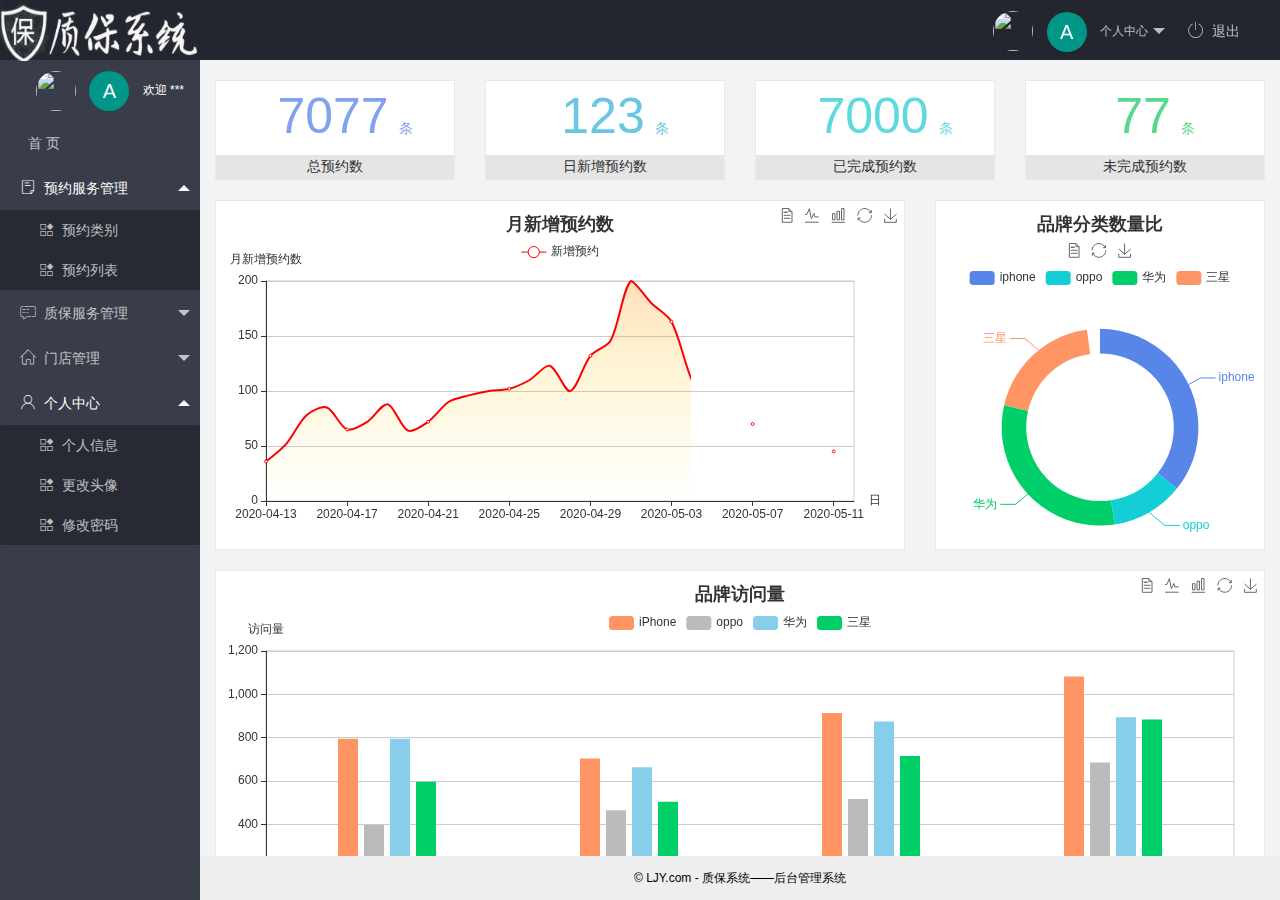
==== index.html @ 19d36352 "完成了主页功能" ====
<!DOCTYPE html>
<html lang="en">

<head>
    <meta charset="UTF-8" />
    <meta name="viewport" content="width=device-width, initial-scale=1.0" />
    <title>后台主页</title>
    <!-- 导入 layui 的样式表 -->
    <link rel="stylesheet" href="/assets/lib/layui/css/layui.css" />
    <link rel="stylesheet" href="/assets/fonts/iconfont.css" />
    <link rel="stylesheet" href="/assets/css/index.css">

</head>

<body class="layui-layout-body">
    <div class="layui-layout layui-layout-admin">
        <div class="layui-header">
            <div class="layui-logo">
                <img src="/assets/images/logo2.png" alt="" />
            </div>
            <!-- 头部区域（可配合layui已有的水平导航） -->
            <ul class="layui-nav layui-layout-right">
                <li class="layui-nav-item">
                    <a href="javascript:;" class="userinfo">
                        <img src="http://t.cn/RCzsdCq" class="layui-nav-img" />
                        <span class="text-avatar">A</span>
                        个人中心
                    </a>
                    <dl class="layui-nav-child">
                        <dd><a href="">基本资料</a></dd>
                        <dd><a href="">更换头像</a></dd>
                        <dd><a href="">重置密码</a></dd>
                    </dl>
                </li>
                <li class="layui-nav-item"><a href="javascript:;" id="btnLogout">
                        <span class="iconfont icon-tuichu"></span>退出</a></li>
            </ul>
        </div>

        <div class="layui-side layui-bg-black">
            <div class="layui-side-scroll">
                <div class="userinfo">
                    <img src="http://t.cn/RCzsdCq" class="layui-nav-img" />
                    <span class="text-avatar">A</span>
                    <span id="welcome">欢迎 ***</span>
                </div>
                <!-- 左侧导航区域（可配合layui已有的垂直导航） -->
                <ul class="layui-nav layui-nav-tree" lay-shrink="all">
                    <li class="layui-nav-item"><a href="/home/dashboard.html" target="fm"><span
                                class="iconfont layui-this"></span>首 页</a></li>
                    <li class="layui-nav-item layui-nav-itemed">
                        <a class="" href="javascript:;"><span class="iconfont icon-16"></span>预约服务管理</a>
                        <dl class="layui-nav-child">
                            <dd><a href="javascript:;"><i class="layui-icon layui-icon-app"></i>预约类别</a></dd>
                            <dd><a href="javascript:;"><i class="layui-icon layui-icon-app"></i>预约列表</a></dd>
                        </dl>
                    </li>
                    <li class="layui-nav-item">
                        <a href="javascript:;"><span class="iconfont icon-pinglun"></span>质保服务管理</a>
                        <dl class="layui-nav-child">
                            <dd><a href="javascript:;"><i class="layui-icon layui-icon-app"></i>质保服务类别</a></dd>
                            <dd><a href="javascript:;"><i class="layui-icon layui-icon-app"></i>质保服务列表</a></dd>
                            <dd><a href="javascript:;"><i class="layui-icon layui-icon-app"></i>添加质保服务</a></dd>
                        </dl>
                    </li>
                    <li class="layui-nav-item">
                        <a href="javascript:;"><span class="iconfont icon-home"></span>门店管理</a>
                        <dl class="layui-nav-child">
                            <dd><a href="javascript:;"><i class="layui-icon layui-icon-app"></i>质保服务类别</a></dd>
                            <dd><a href="javascript:;"><i class="layui-icon layui-icon-app"></i>质保服务列表</a></dd>
                            <dd><a href="javascript:;"><i class="layui-icon layui-icon-app"></i>添加门店</a></dd>
                        </dl>
                    </li>
                    <li class="layui-nav-item layui-nav-itemed">
                        <a class="" href="javascript:;"><span class="iconfont icon-user"></span>个人中心</a>
                        <dl class="layui-nav-child">
                            <dd><a href="javascript:;"><i class="layui-icon layui-icon-app"></i>个人信息</a></dd>
                            <dd><a href="javascript:;"><i class="layui-icon layui-icon-app"></i>更改头像</a></dd>
                            <dd><a href="javascript:;"><i class="layui-icon layui-icon-app"></i>修改密码</a></dd>
                        </dl>
                    </li>
                </ul>
            </div>
        </div>

        <div class="layui-body">
            <!-- 内容主体区域 -->
            <iframe name="fm" src="/home/dashboard.html" frameborder="0"></iframe>
        </div>

        <div class="layui-footer">
            <!-- 底部固定区域 -->
            © LJY.com - 质保系统——后台管理系统
        </div>
    </div>


    <script src="/assets/lib/layui/layui.all.js"></script>
    <!-- 导入 jQuery -->
    <script src="/assets/lib/jquery.js"></script>
    <!-- 导入自己封装的 baseAPI -->
    <script src="/assets/js/baseAPI.js"></script>
    <!-- 导入自己的 js 文件 -->
    <script src="/assets/js/index.js"></script>
</body>

</html>
---- assets/lib/layui/css/layui.css ----
/** layui-v2.5.5 MIT License By https://www.layui.com */
 .layui-inline,img{display:inline-block;vertical-align:middle}h1,h2,h3,h4,h5,h6{font-weight:400}.layui-edge,.layui-header,.layui-inline,.layui-main{position:relative}.layui-body,.layui-edge,.layui-elip{overflow:hidden}.layui-btn,.layui-edge,.layui-inline,img{vertical-align:middle}.layui-btn,.layui-disabled,.layui-icon,.layui-unselect{-moz-user-select:none;-webkit-user-select:none;-ms-user-select:none}.layui-elip,.layui-form-checkbox span,.layui-form-pane .layui-form-label{text-overflow:ellipsis;white-space:nowrap}.layui-breadcrumb,.layui-tree-btnGroup{visibility:hidden}blockquote,body,button,dd,div,dl,dt,form,h1,h2,h3,h4,h5,h6,input,li,ol,p,pre,td,textarea,th,ul{margin:0;padding:0;-webkit-tap-highlight-color:rgba(0,0,0,0)}a:active,a:hover{outline:0}img{border:none}li{list-style:none}table{border-collapse:collapse;border-spacing:0}h4,h5,h6{font-size:100%}button,input,optgroup,option,select,textarea{font-family:inherit;font-size:inherit;font-style:inherit;font-weight:inherit;outline:0}pre{white-space:pre-wrap;white-space:-moz-pre-wrap;white-space:-pre-wrap;white-space:-o-pre-wrap;word-wrap:break-word}body{line-height:24px;font:14px Helvetica Neue,Helvetica,PingFang SC,Tahoma,Arial,sans-serif}hr{height:1px;margin:10px 0;border:0;clear:both}a{color:#333;text-decoration:none}a:hover{color:#777}a cite{font-style:normal;*cursor:pointer}.layui-border-box,.layui-border-box *{box-sizing:border-box}.layui-box,.layui-box *{box-sizing:content-box}.layui-clear{clear:both;*zoom:1}.layui-clear:after{content:'\20';clear:both;*zoom:1;display:block;height:0}.layui-inline{*display:inline;*zoom:1}.layui-edge{display:inline-block;width:0;height:0;border-width:6px;border-style:dashed;border-color:transparent}.layui-edge-top{top:-4px;border-bottom-color:#999;border-bottom-style:solid}.layui-edge-right{border-left-color:#999;border-left-style:solid}.layui-edge-bottom{top:2px;border-top-color:#999;border-top-style:solid}.layui-edge-left{border-right-color:#999;border-right-style:solid}.layui-disabled,.layui-disabled:hover{color:#d2d2d2!important;cursor:not-allowed!important}.layui-circle{border-radius:100%}.layui-show{display:block!important}.layui-hide{display:none!important}@font-face{font-family:layui-icon;src:url(../font/iconfont.eot?v=250);src:url(../font/iconfont.eot?v=250#iefix) format('embedded-opentype'),url(../font/iconfont.woff2?v=250) format('woff2'),url(../font/iconfont.woff?v=250) format('woff'),url(../font/iconfont.ttf?v=250) format('truetype'),url(../font/iconfont.svg?v=250#layui-icon) format('svg')}.layui-icon{font-family:layui-icon!important;font-size:16px;font-style:normal;-webkit-font-smoothing:antialiased;-moz-osx-font-smoothing:grayscale}.layui-icon-reply-fill:before{content:"\e611"}.layui-icon-set-fill:before{content:"\e614"}.layui-icon-menu-fill:before{content:"\e60f"}.layui-icon-search:before{content:"\e615"}.layui-icon-share:before{content:"\e641"}.layui-icon-set-sm:before{content:"\e620"}.layui-icon-engine:before{content:"\e628"}.layui-icon-close:before{content:"\1006"}.layui-icon-close-fill:before{content:"\1007"}.layui-icon-chart-screen:before{content:"\e629"}.layui-icon-star:before{content:"\e600"}.layui-icon-circle-dot:before{content:"\e617"}.layui-icon-chat:before{content:"\e606"}.layui-icon-release:before{content:"\e609"}.layui-icon-list:before{content:"\e60a"}.layui-icon-chart:before{content:"\e62c"}.layui-icon-ok-circle:before{content:"\1005"}.layui-icon-layim-theme:before{content:"\e61b"}.layui-icon-table:before{content:"\e62d"}.layui-icon-right:before{content:"\e602"}.layui-icon-left:before{content:"\e603"}.layui-icon-cart-simple:before{content:"\e698"}.layui-icon-face-cry:before{content:"\e69c"}.layui-icon-face-smile:before{content:"\e6af"}.layui-icon-survey:before{content:"\e6b2"}.layui-icon-tree:before{content:"\e62e"}.layui-icon-upload-circle:before{content:"\e62f"}.layui-icon-add-circle:before{content:"\e61f"}.layui-icon-download-circle:before{content:"\e601"}.layui-icon-templeate-1:before{content:"\e630"}.layui-icon-util:before{content:"\e631"}.layui-icon-face-surprised:before{content:"\e664"}.layui-icon-edit:before{content:"\e642"}.layui-icon-speaker:before{content:"\e645"}.layui-icon-down:before{content:"\e61a"}.layui-icon-file:before{content:"\e621"}.layui-icon-layouts:before{content:"\e632"}.layui-icon-rate-half:before{content:"\e6c9"}.layui-icon-add-circle-fine:before{content:"\e608"}.layui-icon-prev-circle:before{content:"\e633"}.layui-icon-read:before{content:"\e705"}.layui-icon-404:before{content:"\e61c"}.layui-icon-carousel:before{content:"\e634"}.layui-icon-help:before{content:"\e607"}.layui-icon-code-circle:before{content:"\e635"}.layui-icon-water:before{content:"\e636"}.layui-icon-username:before{content:"\e66f"}.layui-icon-find-fill:before{content:"\e670"}.layui-icon-about:before{content:"\e60b"}.layui-icon-location:before{content:"\e715"}.layui-icon-up:before{content:"\e619"}.layui-icon-pause:before{content:"\e651"}.layui-icon-date:before{content:"\e637"}.layui-icon-layim-uploadfile:before{content:"\e61d"}.layui-icon-delete:before{content:"\e640"}.layui-icon-play:before{content:"\e652"}.layui-icon-top:before{content:"\e604"}.layui-icon-friends:before{content:"\e612"}.layui-icon-refresh-3:before{content:"\e9aa"}.layui-icon-ok:before{content:"\e605"}.layui-icon-layer:before{content:"\e638"}.layui-icon-face-smile-fine:before{content:"\e60c"}.layui-icon-dollar:before{content:"\e659"}.layui-icon-group:before{content:"\e613"}.layui-icon-layim-download:before{content:"\e61e"}.layui-icon-picture-fine:before{content:"\e60d"}.layui-icon-link:before{content:"\e64c"}.layui-icon-diamond:before{content:"\e735"}.layui-icon-log:before{content:"\e60e"}.layui-icon-rate-solid:before{content:"\e67a"}.layui-icon-fonts-del:before{content:"\e64f"}.layui-icon-unlink:before{content:"\e64d"}.layui-icon-fonts-clear:before{content:"\e639"}.layui-icon-triangle-r:before{content:"\e623"}.layui-icon-circle:before{content:"\e63f"}.layui-icon-radio:before{content:"\e643"}.layui-icon-align-center:before{content:"\e647"}.layui-icon-align-right:before{content:"\e648"}.layui-icon-align-left:before{content:"\e649"}.layui-icon-loading-1:before{content:"\e63e"}.layui-icon-return:before{content:"\e65c"}.layui-icon-fonts-strong:before{content:"\e62b"}.layui-icon-upload:before{content:"\e67c"}.layui-icon-dialogue:before{content:"\e63a"}.layui-icon-video:before{content:"\e6ed"}.layui-icon-headset:before{content:"\e6fc"}.layui-icon-cellphone-fine:before{content:"\e63b"}.layui-icon-add-1:before{content:"\e654"}.layui-icon-face-smile-b:before{content:"\e650"}.layui-icon-fonts-html:before{content:"\e64b"}.layui-icon-form:before{content:"\e63c"}.layui-icon-cart:before{content:"\e657"}.layui-icon-camera-fill:before{content:"\e65d"}.layui-icon-tabs:before{content:"\e62a"}.layui-icon-fonts-code:before{content:"\e64e"}.layui-icon-fire:before{content:"\e756"}.layui-icon-set:before{content:"\e716"}.layui-icon-fonts-u:before{content:"\e646"}.layui-icon-triangle-d:before{content:"\e625"}.layui-icon-tips:before{content:"\e702"}.layui-icon-picture:before{content:"\e64a"}.layui-icon-more-vertical:before{content:"\e671"}.layui-icon-flag:before{content:"\e66c"}.layui-icon-loading:before{content:"\e63d"}.layui-icon-fonts-i:before{content:"\e644"}.layui-icon-refresh-1:before{content:"\e666"}.layui-icon-rmb:before{content:"\e65e"}.layui-icon-home:before{content:"\e68e"}.layui-icon-user:before{content:"\e770"}.layui-icon-notice:before{content:"\e667"}.layui-icon-login-weibo:before{content:"\e675"}.layui-icon-voice:before{content:"\e688"}.layui-icon-upload-drag:before{content:"\e681"}.layui-icon-login-qq:before{content:"\e676"}.layui-icon-snowflake:before{content:"\e6b1"}.layui-icon-file-b:before{content:"\e655"}.layui-icon-template:before{content:"\e663"}.layui-icon-auz:before{content:"\e672"}.layui-icon-console:before{content:"\e665"}.layui-icon-app:before{content:"\e653"}.layui-icon-prev:before{content:"\e65a"}.layui-icon-website:before{content:"\e7ae"}.layui-icon-next:before{content:"\e65b"}.layui-icon-component:before{content:"\e857"}.layui-icon-more:before{content:"\e65f"}.layui-icon-login-wechat:before{content:"\e677"}.layui-icon-shrink-right:before{content:"\e668"}.layui-icon-spread-left:before{content:"\e66b"}.layui-icon-camera:before{content:"\e660"}.layui-icon-note:before{content:"\e66e"}.layui-icon-refresh:before{content:"\e669"}.layui-icon-female:before{content:"\e661"}.layui-icon-male:before{content:"\e662"}.layui-icon-password:before{content:"\e673"}.layui-icon-senior:before{content:"\e674"}.layui-icon-theme:before{content:"\e66a"}.layui-icon-tread:before{content:"\e6c5"}.layui-icon-praise:before{content:"\e6c6"}.layui-icon-star-fill:before{content:"\e658"}.layui-icon-rate:before{content:"\e67b"}.layui-icon-template-1:before{content:"\e656"}.layui-icon-vercode:before{content:"\e679"}.layui-icon-cellphone:before{content:"\e678"}.layui-icon-screen-full:before{content:"\e622"}.layui-icon-screen-restore:before{content:"\e758"}.layui-icon-cols:before{content:"\e610"}.layui-icon-export:before{content:"\e67d"}.layui-icon-print:before{content:"\e66d"}.layui-icon-slider:before{content:"\e714"}.layui-icon-addition:before{content:"\e624"}.layui-icon-subtraction:before{content:"\e67e"}.layui-icon-service:before{content:"\e626"}.layui-icon-transfer:before{content:"\e691"}.layui-main{width:1140px;margin:0 auto}.layui-header{z-index:1000;height:60px}.layui-header a:hover{transition:all .5s;-webkit-transition:all .5s}.layui-side{position:fixed;left:0;top:0;bottom:0;z-index:999;width:200px;overflow-x:hidden}.layui-side-scroll{position:relative;width:220px;height:100%;overflow-x:hidden}.layui-body{position:absolute;left:200px;right:0;top:0;bottom:0;z-index:998;width:auto;overflow-y:auto;box-sizing:border-box}.layui-layout-body{overflow:hidden}.layui-layout-admin .layui-header{background-color:#23262E}.layui-layout-admin .layui-side{top:60px;width:200px;overflow-x:hidden}.layui-layout-admin .layui-body{position:fixed;top:60px;bottom:44px}.layui-layout-admin .layui-main{width:auto;margin:0 15px}.layui-layout-admin .layui-footer{position:fixed;left:200px;right:0;bottom:0;height:44px;line-height:44px;padding:0 15px;background-color:#eee}.layui-layout-admin .layui-logo{position:absolute;left:0;top:0;width:200px;height:100%;line-height:60px;text-align:center;color:#009688;font-size:16px}.layui-layout-admin .layui-header .layui-nav{background:0 0}.layui-layout-left{position:absolute!important;left:200px;top:0}.layui-layout-right{position:absolute!important;right:0;top:0}.layui-container{position:relative;margin:0 auto;padding:0 15px;box-sizing:border-box}.layui-fluid{position:relative;margin:0 auto;padding:0 15px}.layui-row:after,.layui-row:before{content:'';display:block;clear:both}.layui-col-lg1,.layui-col-lg10,.layui-col-lg11,.layui-col-lg12,.layui-col-lg2,.layui-col-lg3,.layui-col-lg4,.layui-col-lg5,.layui-col-lg6,.layui-col-lg7,.layui-col-lg8,.layui-col-lg9,.layui-col-md1,.layui-col-md10,.layui-col-md11,.layui-col-md12,.layui-col-md2,.layui-col-md3,.layui-col-md4,.layui-col-md5,.layui-col-md6,.layui-col-md7,.layui-col-md8,.layui-col-md9,.layui-col-sm1,.layui-col-sm10,.layui-col-sm11,.layui-col-sm12,.layui-col-sm2,.layui-col-sm3,.layui-col-sm4,.layui-col-sm5,.layui-col-sm6,.layui-col-sm7,.layui-col-sm8,.layui-col-sm9,.layui-col-xs1,.layui-col-xs10,.layui-col-xs11,.layui-col-xs12,.layui-col-xs2,.layui-col-xs3,.layui-col-xs4,.layui-col-xs5,.layui-col-xs6,.layui-col-xs7,.layui-col-xs8,.layui-col-xs9{position:relative;display:block;box-sizing:border-box}.layui-col-xs1,.layui-col-xs10,.layui-col-xs11,.layui-col-xs12,.layui-col-xs2,.layui-col-xs3,.layui-col-xs4,.layui-col-xs5,.layui-col-xs6,.layui-col-xs7,.layui-col-xs8,.layui-col-xs9{float:left}.layui-col-xs1{width:8.33333333%}.layui-col-xs2{width:16.66666667%}.layui-col-xs3{width:25%}.layui-col-xs4{width:33.33333333%}.layui-col-xs5{width:41.66666667%}.layui-col-xs6{width:50%}.layui-col-xs7{width:58.33333333%}.layui-col-xs8{width:66.66666667%}.layui-col-xs9{width:75%}.layui-col-xs10{width:83.33333333%}.layui-col-xs11{width:91.66666667%}.layui-col-xs12{width:100%}.layui-col-xs-offset1{margin-left:8.33333333%}.layui-col-xs-offset2{margin-left:16.66666667%}.layui-col-xs-offset3{margin-left:25%}.layui-col-xs-offset4{margin-left:33.33333333%}.layui-col-xs-offset5{margin-left:41.66666667%}.layui-col-xs-offset6{margin-left:50%}.layui-col-xs-offset7{margin-left:58.33333333%}.layui-col-xs-offset8{margin-left:66.66666667%}.layui-col-xs-offset9{margin-left:75%}.layui-col-xs-offset10{margin-left:83.33333333%}.layui-col-xs-offset11{margin-left:91.66666667%}.layui-col-xs-offset12{margin-left:100%}@media screen and (max-width:768px){.layui-hide-xs{display:none!important}.layui-show-xs-block{display:block!important}.layui-show-xs-inline{display:inline!important}.layui-show-xs-inline-block{display:inline-block!important}}@media screen and (min-width:768px){.layui-container{width:750px}.layui-hide-sm{display:none!important}.layui-show-sm-block{display:block!important}.layui-show-sm-inline{display:inline!important}.layui-show-sm-inline-block{display:inline-block!important}.layui-col-sm1,.layui-col-sm10,.layui-col-sm11,.layui-col-sm12,.layui-col-sm2,.layui-col-sm3,.layui-col-sm4,.layui-col-sm5,.layui-col-sm6,.layui-col-sm7,.layui-col-sm8,.layui-col-sm9{float:left}.layui-col-sm1{width:8.33333333%}.layui-col-sm2{width:16.66666667%}.layui-col-sm3{width:25%}.layui-col-sm4{width:33.33333333%}.layui-col-sm5{width:41.66666667%}.layui-col-sm6{width:50%}.layui-col-sm7{width:58.33333333%}.layui-col-sm8{width:66.66666667%}.layui-col-sm9{width:75%}.layui-col-sm10{width:83.33333333%}.layui-col-sm11{width:91.66666667%}.layui-col-sm12{width:100%}.layui-col-sm-offset1{margin-left:8.33333333%}.layui-col-sm-offset2{margin-left:16.66666667%}.layui-col-sm-offset3{margin-left:25%}.layui-col-sm-offset4{margin-left:33.33333333%}.layui-col-sm-offset5{margin-left:41.66666667%}.layui-col-sm-offset6{margin-left:50%}.layui-col-sm-offset7{margin-left:58.33333333%}.layui-col-sm-offset8{margin-left:66.66666667%}.layui-col-sm-offset9{margin-left:75%}.layui-col-sm-offset10{margin-left:83.33333333%}.layui-col-sm-offset11{margin-left:91.66666667%}.layui-col-sm-offset12{margin-left:100%}}@media screen and (min-width:992px){.layui-container{width:970px}.layui-hide-md{display:none!important}.layui-show-md-block{display:block!important}.layui-show-md-inline{display:inline!important}.layui-show-md-inline-block{display:inline-block!important}.layui-col-md1,.layui-col-md10,.layui-col-md11,.layui-col-md12,.layui-col-md2,.layui-col-md3,.layui-col-md4,.layui-col-md5,.layui-col-md6,.layui-col-md7,.layui-col-md8,.layui-col-md9{float:left}.layui-col-md1{width:8.33333333%}.layui-col-md2{width:16.66666667%}.layui-col-md3{width:25%}.layui-col-md4{width:33.33333333%}.layui-col-md5{width:41.66666667%}.layui-col-md6{width:50%}.layui-col-md7{width:58.33333333%}.layui-col-md8{width:66.66666667%}.layui-col-md9{width:75%}.layui-col-md10{width:83.33333333%}.layui-col-md11{width:91.66666667%}.layui-col-md12{width:100%}.layui-col-md-offset1{margin-left:8.33333333%}.layui-col-md-offset2{margin-left:16.66666667%}.layui-col-md-offset3{margin-left:25%}.layui-col-md-offset4{margin-left:33.33333333%}.layui-col-md-offset5{margin-left:41.66666667%}.layui-col-md-offset6{margin-left:50%}.layui-col-md-offset7{margin-left:58.33333333%}.layui-col-md-offset8{margin-left:66.66666667%}.layui-col-md-offset9{margin-left:75%}.layui-col-md-offset10{margin-left:83.33333333%}.layui-col-md-offset11{margin-left:91.66666667%}.layui-col-md-offset12{margin-left:100%}}@media screen and (min-width:1200px){.layui-container{width:1170px}.layui-hide-lg{display:none!important}.layui-show-lg-block{display:block!important}.layui-show-lg-inline{display:inline!important}.layui-show-lg-inline-block{display:inline-block!important}.layui-col-lg1,.layui-col-lg10,.layui-col-lg11,.layui-col-lg12,.layui-col-lg2,.layui-col-lg3,.layui-col-lg4,.layui-col-lg5,.layui-col-lg6,.layui-col-lg7,.layui-col-lg8,.layui-col-lg9{float:left}.layui-col-lg1{width:8.33333333%}.layui-col-lg2{width:16.66666667%}.layui-col-lg3{width:25%}.layui-col-lg4{width:33.33333333%}.layui-col-lg5{width:41.66666667%}.layui-col-lg6{width:50%}.layui-col-lg7{width:58.33333333%}.layui-col-lg8{width:66.66666667%}.layui-col-lg9{width:75%}.layui-col-lg10{width:83.33333333%}.layui-col-lg11{width:91.66666667%}.layui-col-lg12{width:100%}.layui-col-lg-offset1{margin-left:8.33333333%}.layui-col-lg-offset2{margin-left:16.66666667%}.layui-col-lg-offset3{margin-left:25%}.layui-col-lg-offset4{margin-left:33.33333333%}.layui-col-lg-offset5{margin-left:41.66666667%}.layui-col-lg-offset6{margin-left:50%}.layui-col-lg-offset7{margin-left:58.33333333%}.layui-col-lg-offset8{margin-left:66.66666667%}.layui-col-lg-offset9{margin-left:75%}.layui-col-lg-offset10{margin-left:83.33333333%}.layui-col-lg-offset11{margin-left:91.66666667%}.layui-col-lg-offset12{margin-left:100%}}.layui-col-space1{margin:-.5px}.layui-col-space1>*{padding:.5px}.layui-col-space3{margin:-1.5px}.layui-col-space3>*{padding:1.5px}.layui-col-space5{margin:-2.5px}.layui-col-space5>*{padding:2.5px}.layui-col-space8{margin:-3.5px}.layui-col-space8>*{padding:3.5px}.layui-col-space10{margin:-5px}.layui-col-space10>*{padding:5px}.layui-col-space12{margin:-6px}.layui-col-space12>*{padding:6px}.layui-col-space15{margin:-7.5px}.layui-col-space15>*{padding:7.5px}.layui-col-space18{margin:-9px}.layui-col-space18>*{padding:9px}.layui-col-space20{margin:-10px}.layui-col-space20>*{padding:10px}.layui-col-space22{margin:-11px}.layui-col-space22>*{padding:11px}.layui-col-space25{margin:-12.5px}.layui-col-space25>*{padding:12.5px}.layui-col-space30{margin:-15px}.layui-col-space30>*{padding:15px}.layui-btn,.layui-input,.layui-select,.layui-textarea,.layui-upload-button{outline:0;-webkit-appearance:none;transition:all .3s;-webkit-transition:all .3s;box-sizing:border-box}.layui-elem-quote{margin-bottom:10px;padding:15px;line-height:22px;border-left:5px solid #009688;border-radius:0 2px 2px 0;background-color:#f2f2f2}.layui-quote-nm{border-style:solid;border-width:1px 1px 1px 5px;background:0 0}.layui-elem-field{margin-bottom:10px;padding:0;border-width:1px;border-style:solid}.layui-elem-field legend{margin-left:20px;padding:0 10px;font-size:20px;font-weight:300}.layui-field-title{margin:10px 0 20px;border-width:1px 0 0}.layui-field-box{padding:10px 15px}.layui-field-title .layui-field-box{padding:10px 0}.layui-progress{position:relative;height:6px;border-radius:20px;background-color:#e2e2e2}.layui-progress-bar{position:absolute;left:0;top:0;width:0;max-width:100%;height:6px;border-radius:20px;text-align:right;background-color:#5FB878;transition:all .3s;-webkit-transition:all .3s}.layui-progress-big,.layui-progress-big .layui-progress-bar{height:18px;line-height:18px}.layui-progress-text{position:relative;top:-20px;line-height:18px;font-size:12px;color:#666}.layui-progress-big .layui-progress-text{position:static;padding:0 10px;color:#fff}.layui-collapse{border-width:1px;border-style:solid;border-radius:2px}.layui-colla-content,.layui-colla-item{border-top-width:1px;border-top-style:solid}.layui-colla-item:first-child{border-top:none}.layui-colla-title{position:relative;height:42px;line-height:42px;padding:0 15px 0 35px;color:#333;background-color:#f2f2f2;cursor:pointer;font-size:14px;overflow:hidden}.layui-colla-content{display:none;padding:10px 15px;line-height:22px;color:#666}.layui-colla-icon{position:absolute;left:15px;top:0;font-size:14px}.layui-card{margin-bottom:15px;border-radius:2px;background-color:#fff;box-shadow:0 1px 2px 0 rgba(0,0,0,.05)}.layui-card:last-child{margin-bottom:0}.layui-card-header{position:relative;height:42px;line-height:42px;padding:0 15px;border-bottom:1px solid #f6f6f6;color:#333;border-radius:2px 2px 0 0;font-size:14px}.layui-bg-black,.layui-bg-blue,.layui-bg-cyan,.layui-bg-green,.layui-bg-orange,.layui-bg-red{color:#fff!important}.layui-card-body{position:relative;padding:10px 15px;line-height:24px}.layui-card-body[pad15]{padding:15px}.layui-card-body[pad20]{padding:20px}.layui-card-body .layui-table{margin:5px 0}.layui-card .layui-tab{margin:0}.layui-panel-window{position:relative;padding:15px;border-radius:0;border-top:5px solid #E6E6E6;background-color:#fff}.layui-auxiliar-moving{position:fixed;left:0;right:0;top:0;bottom:0;width:100%;height:100%;background:0 0;z-index:9999999999}.layui-form-label,.layui-form-mid,.layui-form-select,.layui-input-block,.layui-input-inline,.layui-textarea{position:relative}.layui-bg-red{background-color:#FF5722!important}.layui-bg-orange{background-color:#FFB800!important}.layui-bg-green{background-color:#009688!important}.layui-bg-cyan{background-color:#2F4056!important}.layui-bg-blue{background-color:#1E9FFF!important}.layui-bg-black{background-color:#393D49!important}.layui-bg-gray{background-color:#eee!important;color:#666!important}.layui-badge-rim,.layui-colla-content,.layui-colla-item,.layui-collapse,.layui-elem-field,.layui-form-pane .layui-form-item[pane],.layui-form-pane .layui-form-label,.layui-input,.layui-layedit,.layui-layedit-tool,.layui-quote-nm,.layui-select,.layui-tab-bar,.layui-tab-card,.layui-tab-title,.layui-tab-title .layui-this:after,.layui-textarea{border-color:#e6e6e6}.layui-timeline-item:before,hr{background-color:#e6e6e6}.layui-text{line-height:22px;font-size:14px;color:#666}.layui-text h1,.layui-text h2,.layui-text h3{font-weight:500;color:#333}.layui-text h1{font-size:30px}.layui-text h2{font-size:24px}.layui-text h3{font-size:18px}.layui-text a:not(.layui-btn){color:#01AAED}.layui-text a:not(.layui-btn):hover{text-decoration:underline}.layui-text ul{padding:5px 0 5px 15px}.layui-text ul li{margin-top:5px;list-style-type:disc}.layui-text em,.layui-word-aux{color:#999!important;padding:0 5px!important}.layui-btn{display:inline-block;height:38px;line-height:38px;padding:0 18px;background-color:#009688;color:#fff;white-space:nowrap;text-align:center;font-size:14px;border:none;border-radius:2px;cursor:pointer}.layui-btn:hover{opacity:.8;filter:alpha(opacity=80);color:#fff}.layui-btn:active{opacity:1;filter:alpha(opacity=100)}.layui-btn+.layui-btn{margin-left:10px}.layui-btn-container{font-size:0}.layui-btn-container .layui-btn{margin-right:10px;margin-bottom:10px}.layui-btn-container .layui-btn+.layui-btn{margin-left:0}.layui-table .layui-btn-container .layui-btn{margin-bottom:9px}.layui-btn-radius{border-radius:100px}.layui-btn .layui-icon{margin-right:3px;font-size:18px;vertical-align:bottom;vertical-align:middle\9}.layui-btn-primary{border:1px solid #C9C9C9;background-color:#fff;color:#555}.layui-btn-primary:hover{border-color:#009688;color:#333}.layui-btn-normal{background-color:#1E9FFF}.layui-btn-warm{background-color:#FFB800}.layui-btn-danger{background-color:#FF5722}.layui-btn-checked{background-color:#5FB878}.layui-btn-disabled,.layui-btn-disabled:active,.layui-btn-disabled:hover{border:1px solid #e6e6e6;background-color:#FBFBFB;color:#C9C9C9;cursor:not-allowed;opacity:1}.layui-btn-lg{height:44px;line-height:44px;padding:0 25px;font-size:16px}.layui-btn-sm{height:30px;line-height:30px;padding:0 10px;font-size:12px}.layui-btn-sm i{font-size:16px!important}.layui-btn-xs{height:22px;line-height:22px;padding:0 5px;font-size:12px}.layui-btn-xs i{font-size:14px!important}.layui-btn-group{display:inline-block;vertical-align:middle;font-size:0}.layui-btn-group .layui-btn{margin-left:0!important;margin-right:0!important;border-left:1px solid rgba(255,255,255,.5);border-radius:0}.layui-btn-group .layui-btn-primary{border-left:none}.layui-btn-group .layui-btn-primary:hover{border-color:#C9C9C9;color:#009688}.layui-btn-group .layui-btn:first-child{border-left:none;border-radius:2px 0 0 2px}.layui-btn-group .layui-btn-primary:first-child{border-left:1px solid #c9c9c9}.layui-btn-group .layui-btn:last-child{border-radius:0 2px 2px 0}.layui-btn-group .layui-btn+.layui-btn{margin-left:0}.layui-btn-group+.layui-btn-group{margin-left:10px}.layui-btn-fluid{width:100%}.layui-input,.layui-select,.layui-textarea{height:38px;line-height:1.3;line-height:38px\9;border-width:1px;border-style:solid;background-color:#fff;border-radius:2px}.layui-input::-webkit-input-placeholder,.layui-select::-webkit-input-placeholder,.layui-textarea::-webkit-input-placeholder{line-height:1.3}.layui-input,.layui-textarea{display:block;width:100%;padding-left:10px}.layui-input:hover,.layui-textarea:hover{border-color:#D2D2D2!important}.layui-input:focus,.layui-textarea:focus{border-color:#C9C9C9!important}.layui-textarea{min-height:100px;height:auto;line-height:20px;padding:6px 10px;resize:vertical}.layui-select{padding:0 10px}.layui-form input[type=checkbox],.layui-form input[type=radio],.layui-form select{display:none}.layui-form [lay-ignore]{display:initial}.layui-form-item{margin-bottom:15px;clear:both;*zoom:1}.layui-form-item:after{content:'\20';clear:both;*zoom:1;display:block;height:0}.layui-form-label{float:left;display:block;padding:9px 15px;width:80px;font-weight:400;line-height:20px;text-align:right}.layui-form-label-col{display:block;float:none;padding:9px 0;line-height:20px;text-align:left}.layui-form-item .layui-inline{margin-bottom:5px;margin-right:10px}.layui-input-block{margin-left:110px;min-height:36px}.layui-input-inline{display:inline-block;vertical-align:middle}.layui-form-item .layui-input-inline{float:left;width:190px;margin-right:10px}.layui-form-text .layui-input-inline{width:auto}.layui-form-mid{float:left;display:block;padding:9px 0!important;line-height:20px;margin-right:10px}.layui-form-danger+.layui-form-select .layui-input,.layui-form-danger:focus{border-color:#FF5722!important}.layui-form-select .layui-input{padding-right:30px;cursor:pointer}.layui-form-select .layui-edge{position:absolute;right:10px;top:50%;margin-top:-3px;cursor:pointer;border-width:6px;border-top-color:#c2c2c2;border-top-style:solid;transition:all .3s;-webkit-transition:all .3s}.layui-form-select dl{display:none;position:absolute;left:0;top:42px;padding:5px 0;z-index:899;min-width:100%;border:1px solid #d2d2d2;max-height:300px;overflow-y:auto;background-color:#fff;border-radius:2px;box-shadow:0 2px 4px rgba(0,0,0,.12);box-sizing:border-box}.layui-form-select dl dd,.layui-form-select dl dt{padding:0 10px;line-height:36px;white-space:nowrap;overflow:hidden;text-overflow:ellipsis}.layui-form-select dl dt{font-size:12px;color:#999}.layui-form-select dl dd{cursor:pointer}.layui-form-select dl dd:hover{background-color:#f2f2f2;-webkit-transition:.5s all;transition:.5s all}.layui-form-select .layui-select-group dd{padding-left:20px}.layui-form-select dl dd.layui-select-tips{padding-left:10px!important;color:#999}.layui-form-select dl dd.layui-this{background-color:#5FB878;color:#fff}.layui-form-checkbox,.layui-form-select dl dd.layui-disabled{background-color:#fff}.layui-form-selected dl{display:block}.layui-form-checkbox,.layui-form-checkbox *,.layui-form-switch{display:inline-block;vertical-align:middle}.layui-form-selected .layui-edge{margin-top:-9px;-webkit-transform:rotate(180deg);transform:rotate(180deg);margin-top:-3px\9}:root .layui-form-selected .layui-edge{margin-top:-9px\0/IE9}.layui-form-selectup dl{top:auto;bottom:42px}.layui-select-none{margin:5px 0;text-align:center;color:#999}.layui-select-disabled .layui-disabled{border-color:#eee!important}.layui-select-disabled .layui-edge{border-top-color:#d2d2d2}.layui-form-checkbox{position:relative;height:30px;line-height:30px;margin-right:10px;padding-right:30px;cursor:pointer;font-size:0;-webkit-transition:.1s linear;transition:.1s linear;box-sizing:border-box}.layui-form-checkbox span{padding:0 10px;height:100%;font-size:14px;border-radius:2px 0 0 2px;background-color:#d2d2d2;color:#fff;overflow:hidden}.layui-form-checkbox:hover span{background-color:#c2c2c2}.layui-form-checkbox i{position:absolute;right:0;top:0;width:30px;height:28px;border:1px solid #d2d2d2;border-left:none;border-radius:0 2px 2px 0;color:#fff;font-size:20px;text-align:center}.layui-form-checkbox:hover i{border-color:#c2c2c2;color:#c2c2c2}.layui-form-checked,.layui-form-checked:hover{border-color:#5FB878}.layui-form-checked span,.layui-form-checked:hover span{background-color:#5FB878}.layui-form-checked i,.layui-form-checked:hover i{color:#5FB878}.layui-form-item .layui-form-checkbox{margin-top:4px}.layui-form-checkbox[lay-skin=primary]{height:auto!important;line-height:normal!important;min-width:18px;min-height:18px;border:none!important;margin-right:0;padding-left:28px;padding-right:0;background:0 0}.layui-form-checkbox[lay-skin=primary] span{padding-left:0;padding-right:15px;line-height:18px;background:0 0;color:#666}.layui-form-checkbox[lay-skin=primary] i{right:auto;left:0;width:16px;height:16px;line-height:16px;border:1px solid #d2d2d2;font-size:12px;border-radius:2px;background-color:#fff;-webkit-transition:.1s linear;transition:.1s linear}.layui-form-checkbox[lay-skin=primary]:hover i{border-color:#5FB878;color:#fff}.layui-form-checked[lay-skin=primary] i{border-color:#5FB878!important;background-color:#5FB878;color:#fff}.layui-checkbox-disbaled[lay-skin=primary] span{background:0 0!important;color:#c2c2c2}.layui-checkbox-disbaled[lay-skin=primary]:hover i{border-color:#d2d2d2}.layui-form-item .layui-form-checkbox[lay-skin=primary]{margin-top:10px}.layui-form-switch{position:relative;height:22px;line-height:22px;min-width:35px;padding:0 5px;margin-top:8px;border:1px solid #d2d2d2;border-radius:20px;cursor:pointer;background-color:#fff;-webkit-transition:.1s linear;transition:.1s linear}.layui-form-switch i{position:absolute;left:5px;top:3px;width:16px;height:16px;border-radius:20px;background-color:#d2d2d2;-webkit-transition:.1s linear;transition:.1s linear}.layui-form-switch em{position:relative;top:0;width:25px;margin-left:21px;padding:0!important;text-align:center!important;color:#999!important;font-style:normal!important;font-size:12px}.layui-form-onswitch{border-color:#5FB878;background-color:#5FB878}.layui-checkbox-disbaled,.layui-checkbox-disbaled i{border-color:#e2e2e2!important}.layui-form-onswitch i{left:100%;margin-left:-21px;background-color:#fff}.layui-form-onswitch em{margin-left:5px;margin-right:21px;color:#fff!important}.layui-checkbox-disbaled span{background-color:#e2e2e2!important}.layui-checkbox-disbaled:hover i{color:#fff!important}[lay-radio]{display:none}.layui-form-radio,.layui-form-radio *{display:inline-block;vertical-align:middle}.layui-form-radio{line-height:28px;margin:6px 10px 0 0;padding-right:10px;cursor:pointer;font-size:0}.layui-form-radio *{font-size:14px}.layui-form-radio>i{margin-right:8px;font-size:22px;color:#c2c2c2}.layui-form-radio>i:hover,.layui-form-radioed>i{color:#5FB878}.layui-radio-disbaled>i{color:#e2e2e2!important}.layui-form-pane .layui-form-label{width:110px;padding:8px 15px;height:38px;line-height:20px;border-width:1px;border-style:solid;border-radius:2px 0 0 2px;text-align:center;background-color:#FBFBFB;overflow:hidden;box-sizing:border-box}.layui-form-pane .layui-input-inline{margin-left:-1px}.layui-form-pane .layui-input-block{margin-left:110px;left:-1px}.layui-form-pane .layui-input{border-radius:0 2px 2px 0}.layui-form-pane .layui-form-text .layui-form-label{float:none;width:100%;border-radius:2px;box-sizing:border-box;text-align:left}.layui-form-pane .layui-form-text .layui-input-inline{display:block;margin:0;top:-1px;clear:both}.layui-form-pane .layui-form-text .layui-input-block{margin:0;left:0;top:-1px}.layui-form-pane .layui-form-text .layui-textarea{min-height:100px;border-radius:0 0 2px 2px}.layui-form-pane .layui-form-checkbox{margin:4px 0 4px 10px}.layui-form-pane .layui-form-radio,.layui-form-pane .layui-form-switch{margin-top:6px;margin-left:10px}.layui-form-pane .layui-form-item[pane]{position:relative;border-width:1px;border-style:solid}.layui-form-pane .layui-form-item[pane] .layui-form-label{position:absolute;left:0;top:0;height:100%;border-width:0 1px 0 0}.layui-form-pane .layui-form-item[pane] .layui-input-inline{margin-left:110px}@media screen and (max-width:450px){.layui-form-item .layui-form-label{text-overflow:ellipsis;overflow:hidden;white-space:nowrap}.layui-form-item .layui-inline{display:block;margin-right:0;margin-bottom:20px;clear:both}.layui-form-item .layui-inline:after{content:'\20';clear:both;display:block;height:0}.layui-form-item .layui-input-inline{display:block;float:none;left:-3px;width:auto;margin:0 0 10px 112px}.layui-form-item .layui-input-inline+.layui-form-mid{margin-left:110px;top:-5px;padding:0}.layui-form-item .layui-form-checkbox{margin-right:5px;margin-bottom:5px}}.layui-layedit{border-width:1px;border-style:solid;border-radius:2px}.layui-layedit-tool{padding:3px 5px;border-bottom-width:1px;border-bottom-style:solid;font-size:0}.layedit-tool-fixed{position:fixed;top:0;border-top:1px solid #e2e2e2}.layui-layedit-tool .layedit-tool-mid,.layui-layedit-tool .layui-icon{display:inline-block;vertical-align:middle;text-align:center;font-size:14px}.layui-layedit-tool .layui-icon{position:relative;width:32px;height:30px;line-height:30px;margin:3px 5px;color:#777;cursor:pointer;border-radius:2px}.layui-layedit-tool .layui-icon:hover{color:#393D49}.layui-layedit-tool .layui-icon:active{color:#000}.layui-layedit-tool .layedit-tool-active{background-color:#e2e2e2;color:#000}.layui-layedit-tool .layui-disabled,.layui-layedit-tool .layui-disabled:hover{color:#d2d2d2;cursor:not-allowed}.layui-layedit-tool .layedit-tool-mid{width:1px;height:18px;margin:0 10px;background-color:#d2d2d2}.layedit-tool-html{width:50px!important;font-size:30px!important}.layedit-tool-b,.layedit-tool-code,.layedit-tool-help{font-size:16px!important}.layedit-tool-d,.layedit-tool-face,.layedit-tool-image,.layedit-tool-unlink{font-size:18px!important}.layedit-tool-image input{position:absolute;font-size:0;left:0;top:0;width:100%;height:100%;opacity:.01;filter:Alpha(opacity=1);cursor:pointer}.layui-layedit-iframe iframe{display:block;width:100%}#LAY_layedit_code{overflow:hidden}.layui-laypage{display:inline-block;*display:inline;*zoom:1;vertical-align:middle;margin:10px 0;font-size:0}.layui-laypage>a:first-child,.layui-laypage>a:first-child em{border-radius:2px 0 0 2px}.layui-laypage>a:last-child,.layui-laypage>a:last-child em{border-radius:0 2px 2px 0}.layui-laypage>:first-child{margin-left:0!important}.layui-laypage>:last-child{margin-right:0!important}.layui-laypage a,.layui-laypage button,.layui-laypage input,.layui-laypage select,.layui-laypage span{border:1px solid #e2e2e2}.layui-laypage a,.layui-laypage span{display:inline-block;*display:inline;*zoom:1;vertical-align:middle;padding:0 15px;height:28px;line-height:28px;margin:0 -1px 5px 0;background-color:#fff;color:#333;font-size:12px}.layui-flow-more a *,.layui-laypage input,.layui-table-view select[lay-ignore]{display:inline-block}.layui-laypage a:hover{color:#009688}.layui-laypage em{font-style:normal}.layui-laypage .layui-laypage-spr{color:#999;font-weight:700}.layui-laypage a{text-decoration:none}.layui-laypage .layui-laypage-curr{position:relative}.layui-laypage .layui-laypage-curr em{position:relative;color:#fff}.layui-laypage .layui-laypage-curr .layui-laypage-em{position:absolute;left:-1px;top:-1px;padding:1px;width:100%;height:100%;background-color:#009688}.layui-laypage-em{border-radius:2px}.layui-laypage-next em,.layui-laypage-prev em{font-family:Sim sun;font-size:16px}.layui-laypage .layui-laypage-count,.layui-laypage .layui-laypage-limits,.layui-laypage .layui-laypage-refresh,.layui-laypage .layui-laypage-skip{margin-left:10px;margin-right:10px;padding:0;border:none}.layui-laypage .layui-laypage-limits,.layui-laypage .layui-laypage-refresh{vertical-align:top}.layui-laypage .layui-laypage-refresh i{font-size:18px;cursor:pointer}.layui-laypage select{height:22px;padding:3px;border-radius:2px;cursor:pointer}.layui-laypage .layui-laypage-skip{height:30px;line-height:30px;color:#999}.layui-laypage button,.layui-laypage input{height:30px;line-height:30px;border-radius:2px;vertical-align:top;background-color:#fff;box-sizing:border-box}.layui-laypage input{width:40px;margin:0 10px;padding:0 3px;text-align:center}.layui-laypage input:focus,.layui-laypage select:focus{border-color:#009688!important}.layui-laypage button{margin-left:10px;padding:0 10px;cursor:pointer}.layui-table,.layui-table-view{margin:10px 0}.layui-flow-more{margin:10px 0;text-align:center;color:#999;font-size:14px}.layui-flow-more a{height:32px;line-height:32px}.layui-flow-more a *{vertical-align:top}.layui-flow-more a cite{padding:0 20px;border-radius:3px;background-color:#eee;color:#333;font-style:normal}.layui-flow-more a cite:hover{opacity:.8}.layui-flow-more a i{font-size:30px;color:#737383}.layui-table{width:100%;background-color:#fff;color:#666}.layui-table tr{transition:all .3s;-webkit-transition:all .3s}.layui-table th{text-align:left;font-weight:400}.layui-table tbody tr:hover,.layui-table thead tr,.layui-table-click,.layui-table-header,.layui-table-hover,.layui-table-mend,.layui-table-patch,.layui-table-tool,.layui-table-total,.layui-table-total tr,.layui-table[lay-even] tr:nth-child(even){background-color:#f2f2f2}.layui-table td,.layui-table th,.layui-table-col-set,.layui-table-fixed-r,.layui-table-grid-down,.layui-table-header,.layui-table-page,.layui-table-tips-main,.layui-table-tool,.layui-table-total,.layui-table-view,.layui-table[lay-skin=line],.layui-table[lay-skin=row]{border-width:1px;border-style:solid;border-color:#e6e6e6}.layui-table td,.layui-table th{position:relative;padding:9px 15px;min-height:20px;line-height:20px;font-size:14px}.layui-table[lay-skin=line] td,.layui-table[lay-skin=line] th{border-width:0 0 1px}.layui-table[lay-skin=row] td,.layui-table[lay-skin=row] th{border-width:0 1px 0 0}.layui-table[lay-skin=nob] td,.layui-table[lay-skin=nob] th{border:none}.layui-table img{max-width:100px}.layui-table[lay-size=lg] td,.layui-table[lay-size=lg] th{padding:15px 30px}.layui-table-view .layui-table[lay-size=lg] .layui-table-cell{height:40px;line-height:40px}.layui-table[lay-size=sm] td,.layui-table[lay-size=sm] th{font-size:12px;padding:5px 10px}.layui-table-view .layui-table[lay-size=sm] .layui-table-cell{height:20px;line-height:20px}.layui-table[lay-data]{display:none}.layui-table-box{position:relative;overflow:hidden}.layui-table-view .layui-table{position:relative;width:auto;margin:0}.layui-table-view .layui-table[lay-skin=line]{border-width:0 1px 0 0}.layui-table-view .layui-table[lay-skin=row]{border-width:0 0 1px}.layui-table-view .layui-table td,.layui-table-view .layui-table th{padding:5px 0;border-top:none;border-left:none}.layui-table-view .layui-table th.layui-unselect .layui-table-cell span{cursor:pointer}.layui-table-view .layui-table td{cursor:default}.layui-table-view .layui-table td[data-edit=text]{cursor:text}.layui-table-view .layui-form-checkbox[lay-skin=primary] i{width:18px;height:18px}.layui-table-view .layui-form-radio{line-height:0;padding:0}.layui-table-view .layui-form-radio>i{margin:0;font-size:20px}.layui-table-init{position:absolute;left:0;top:0;width:100%;height:100%;text-align:center;z-index:110}.layui-table-init .layui-icon{position:absolute;left:50%;top:50%;margin:-15px 0 0 -15px;font-size:30px;color:#c2c2c2}.layui-table-header{border-width:0 0 1px;overflow:hidden}.layui-table-header .layui-table{margin-bottom:-1px}.layui-table-tool .layui-inline[lay-event]{position:relative;width:26px;height:26px;padding:5px;line-height:16px;margin-right:10px;text-align:center;color:#333;border:1px solid #ccc;cursor:pointer;-webkit-transition:.5s all;transition:.5s all}.layui-table-tool .layui-inline[lay-event]:hover{border:1px solid #999}.layui-table-tool-temp{padding-right:120px}.layui-table-tool-self{position:absolute;right:17px;top:10px}.layui-table-tool .layui-table-tool-self .layui-inline[lay-event]{margin:0 0 0 10px}.layui-table-tool-panel{position:absolute;top:29px;left:-1px;padding:5px 0;min-width:150px;min-height:40px;border:1px solid #d2d2d2;text-align:left;overflow-y:auto;background-color:#fff;box-shadow:0 2px 4px rgba(0,0,0,.12)}.layui-table-cell,.layui-table-tool-panel li{overflow:hidden;text-overflow:ellipsis;white-space:nowrap}.layui-table-tool-panel li{padding:0 10px;line-height:30px;-webkit-transition:.5s all;transition:.5s all}.layui-table-tool-panel li .layui-form-checkbox[lay-skin=primary]{width:100%;padding-left:28px}.layui-table-tool-panel li:hover{background-color:#f2f2f2}.layui-table-tool-panel li .layui-form-checkbox[lay-skin=primary] i{position:absolute;left:0;top:0}.layui-table-tool-panel li .layui-form-checkbox[lay-skin=primary] span{padding:0}.layui-table-tool .layui-table-tool-self .layui-table-tool-panel{left:auto;right:-1px}.layui-table-col-set{position:absolute;right:0;top:0;width:20px;height:100%;border-width:0 0 0 1px;background-color:#fff}.layui-table-sort{width:10px;height:20px;margin-left:5px;cursor:pointer!important}.layui-table-sort .layui-edge{position:absolute;left:5px;border-width:5px}.layui-table-sort .layui-table-sort-asc{top:3px;border-top:none;border-bottom-style:solid;border-bottom-color:#b2b2b2}.layui-table-sort .layui-table-sort-asc:hover{border-bottom-color:#666}.layui-table-sort .layui-table-sort-desc{bottom:5px;border-bottom:none;border-top-style:solid;border-top-color:#b2b2b2}.layui-table-sort .layui-table-sort-desc:hover{border-top-color:#666}.layui-table-sort[lay-sort=asc] .layui-table-sort-asc{border-bottom-color:#000}.layui-table-sort[lay-sort=desc] .layui-table-sort-desc{border-top-color:#000}.layui-table-cell{height:28px;line-height:28px;padding:0 15px;position:relative;box-sizing:border-box}.layui-table-cell .layui-form-checkbox[lay-skin=primary]{top:-1px;padding:0}.layui-table-cell .layui-table-link{color:#01AAED}.laytable-cell-checkbox,.laytable-cell-numbers,.laytable-cell-radio,.laytable-cell-space{padding:0;text-align:center}.layui-table-body{position:relative;overflow:auto;margin-right:-1px;margin-bottom:-1px}.layui-table-body .layui-none{line-height:26px;padding:15px;text-align:center;color:#999}.layui-table-fixed{position:absolute;left:0;top:0;z-index:101}.layui-table-fixed .layui-table-body{overflow:hidden}.layui-table-fixed-l{box-shadow:0 -1px 8px rgba(0,0,0,.08)}.layui-table-fixed-r{left:auto;right:-1px;border-width:0 0 0 1px;box-shadow:-1px 0 8px rgba(0,0,0,.08)}.layui-table-fixed-r .layui-table-header{position:relative;overflow:visible}.layui-table-mend{position:absolute;right:-49px;top:0;height:100%;width:50px}.layui-table-tool{position:relative;z-index:890;width:100%;min-height:50px;line-height:30px;padding:10px 15px;border-width:0 0 1px}.layui-table-tool .layui-btn-container{margin-bottom:-10px}.layui-table-page,.layui-table-total{border-width:1px 0 0;margin-bottom:-1px;overflow:hidden}.layui-table-page{position:relative;width:100%;padding:7px 7px 0;height:41px;font-size:12px;white-space:nowrap}.layui-table-page>div{height:26px}.layui-table-page .layui-laypage{margin:0}.layui-table-page .layui-laypage a,.layui-table-page .layui-laypage span{height:26px;line-height:26px;margin-bottom:10px;border:none;background:0 0}.layui-table-page .layui-laypage a,.layui-table-page .layui-laypage span.layui-laypage-curr{padding:0 12px}.layui-table-page .layui-laypage span{margin-left:0;padding:0}.layui-table-page .layui-laypage .layui-laypage-prev{margin-left:-7px!important}.layui-table-page .layui-laypage .layui-laypage-curr .layui-laypage-em{left:0;top:0;padding:0}.layui-table-page .layui-laypage button,.layui-table-page .layui-laypage input{height:26px;line-height:26px}.layui-table-page .layui-laypage input{width:40px}.layui-table-page .layui-laypage button{padding:0 10px}.layui-table-page select{height:18px}.layui-table-patch .layui-table-cell{padding:0;width:30px}.layui-table-edit{position:absolute;left:0;top:0;width:100%;height:100%;padding:0 14px 1px;border-radius:0;box-shadow:1px 1px 20px rgba(0,0,0,.15)}.layui-table-edit:focus{border-color:#5FB878!important}select.layui-table-edit{padding:0 0 0 10px;border-color:#C9C9C9}.layui-table-view .layui-form-checkbox,.layui-table-view .layui-form-radio,.layui-table-view .layui-form-switch{top:0;margin:0;box-sizing:content-box}.layui-table-view .layui-form-checkbox{top:-1px;height:26px;line-height:26px}.layui-table-view .layui-form-checkbox i{height:26px}.layui-table-grid .layui-table-cell{overflow:visible}.layui-table-grid-down{position:absolute;top:0;right:0;width:26px;height:100%;padding:5px 0;border-width:0 0 0 1px;text-align:center;background-color:#fff;color:#999;cursor:pointer}.layui-table-grid-down .layui-icon{position:absolute;top:50%;left:50%;margin:-8px 0 0 -8px}.layui-table-grid-down:hover{background-color:#fbfbfb}body .layui-table-tips .layui-layer-content{background:0 0;padding:0;box-shadow:0 1px 6px rgba(0,0,0,.12)}.layui-table-tips-main{margin:-44px 0 0 -1px;max-height:150px;padding:8px 15px;font-size:14px;overflow-y:scroll;background-color:#fff;color:#666}.layui-table-tips-c{position:absolute;right:-3px;top:-13px;width:20px;height:20px;padding:3px;cursor:pointer;background-color:#666;border-radius:50%;color:#fff}.layui-table-tips-c:hover{background-color:#777}.layui-table-tips-c:before{position:relative;right:-2px}.layui-upload-file{display:none!important;opacity:.01;filter:Alpha(opacity=1)}.layui-upload-drag,.layui-upload-form,.layui-upload-wrap{display:inline-block}.layui-upload-list{margin:10px 0}.layui-upload-choose{padding:0 10px;color:#999}.layui-upload-drag{position:relative;padding:30px;border:1px dashed #e2e2e2;background-color:#fff;text-align:center;cursor:pointer;color:#999}.layui-upload-drag .layui-icon{font-size:50px;color:#009688}.layui-upload-drag[lay-over]{border-color:#009688}.layui-upload-iframe{position:absolute;width:0;height:0;border:0;visibility:hidden}.layui-upload-wrap{position:relative;vertical-align:middle}.layui-upload-wrap .layui-upload-file{display:block!important;position:absolute;left:0;top:0;z-index:10;font-size:100px;width:100%;height:100%;opacity:.01;filter:Alpha(opacity=1);cursor:pointer}.layui-transfer-active,.layui-transfer-box{display:inline-block;vertical-align:middle}.layui-transfer-box,.layui-transfer-header,.layui-transfer-search{border-width:0;border-style:solid;border-color:#e6e6e6}.layui-transfer-box{position:relative;border-width:1px;width:200px;height:360px;border-radius:2px;background-color:#fff}.layui-transfer-box .layui-form-checkbox{width:100%;margin:0!important}.layui-transfer-header{height:38px;line-height:38px;padding:0 10px;border-bottom-width:1px}.layui-transfer-search{position:relative;padding:10px;border-bottom-width:1px}.layui-transfer-search .layui-input{height:32px;padding-left:30px;font-size:12px}.layui-transfer-search .layui-icon-search{position:absolute;left:20px;top:50%;margin-top:-8px;color:#666}.layui-transfer-active{margin:0 15px}.layui-transfer-active .layui-btn{display:block;margin:0;padding:0 15px;background-color:#5FB878;border-color:#5FB878;color:#fff}.layui-transfer-active .layui-btn-disabled{background-color:#FBFBFB;border-color:#e6e6e6;color:#C9C9C9}.layui-transfer-active .layui-btn:first-child{margin-bottom:15px}.layui-transfer-active .layui-btn .layui-icon{margin:0;font-size:14px!important}.layui-transfer-data{padding:5px 0;overflow:auto}.layui-transfer-data li{height:32px;line-height:32px;padding:0 10px}.layui-transfer-data li:hover{background-color:#f2f2f2;transition:.5s all}.layui-transfer-data .layui-none{padding:15px 10px;text-align:center;color:#999}.layui-nav{position:relative;padding:0 20px;background-color:#393D49;color:#fff;border-radius:2px;font-size:0;box-sizing:border-box}.layui-nav *{font-size:14px}.layui-nav .layui-nav-item{position:relative;display:inline-block;*display:inline;*zoom:1;vertical-align:middle;line-height:60px}.layui-nav .layui-nav-item a{display:block;padding:0 20px;color:#fff;color:rgba(255,255,255,.7);transition:all .3s;-webkit-transition:all .3s}.layui-nav .layui-this:after,.layui-nav-bar,.layui-nav-tree .layui-nav-itemed:after{position:absolute;left:0;top:0;width:0;height:5px;background-color:#5FB878;transition:all .2s;-webkit-transition:all .2s}.layui-nav-bar{z-index:1000}.layui-nav .layui-nav-item a:hover,.layui-nav .layui-this a{color:#fff}.layui-nav .layui-this:after{content:'';top:auto;bottom:0;width:100%}.layui-nav-img{width:30px;height:30px;margin-right:10px;border-radius:50%}.layui-nav .layui-nav-more{content:'';width:0;height:0;border-style:solid dashed dashed;border-color:#fff transparent transparent;overflow:hidden;cursor:pointer;transition:all .2s;-webkit-transition:all .2s;position:absolute;top:50%;right:3px;margin-top:-3px;border-width:6px;border-top-color:rgba(255,255,255,.7)}.layui-nav .layui-nav-mored,.layui-nav-itemed>a .layui-nav-more{margin-top:-9px;border-style:dashed dashed solid;border-color:transparent transparent #fff}.layui-nav-child{display:none;position:absolute;left:0;top:65px;min-width:100%;line-height:36px;padding:5px 0;box-shadow:0 2px 4px rgba(0,0,0,.12);border:1px solid #d2d2d2;background-color:#fff;z-index:100;border-radius:2px;white-space:nowrap}.layui-nav .layui-nav-child a{color:#333}.layui-nav .layui-nav-child a:hover{background-color:#f2f2f2;color:#000}.layui-nav-child dd{position:relative}.layui-nav .layui-nav-child dd.layui-this a,.layui-nav-child dd.layui-this{background-color:#5FB878;color:#fff}.layui-nav-child dd.layui-this:after{display:none}.layui-nav-tree{width:200px;padding:0}.layui-nav-tree .layui-nav-item{display:block;width:100%;line-height:45px}.layui-nav-tree .layui-nav-item a{position:relative;height:45px;line-height:45px;text-overflow:ellipsis;overflow:hidden;white-space:nowrap}.layui-nav-tree .layui-nav-item a:hover{background-color:#4E5465}.layui-nav-tree .layui-nav-bar{width:5px;height:0;background-color:#009688}.layui-nav-tree .layui-nav-child dd.layui-this,.layui-nav-tree .layui-nav-child dd.layui-this a,.layui-nav-tree .layui-this,.layui-nav-tree .layui-this>a,.layui-nav-tree .layui-this>a:hover{background-color:#009688;color:#fff}.layui-nav-tree .layui-this:after{display:none}.layui-nav-itemed>a,.layui-nav-tree .layui-nav-title a,.layui-nav-tree .layui-nav-title a:hover{color:#fff!important}.layui-nav-tree .layui-nav-child{position:relative;z-index:0;top:0;border:none;box-shadow:none}.layui-nav-tree .layui-nav-child a{height:40px;line-height:40px;color:#fff;color:rgba(255,255,255,.7)}.layui-nav-tree .layui-nav-child,.layui-nav-tree .layui-nav-child a:hover{background:0 0;color:#fff}.layui-nav-tree .layui-nav-more{right:10px}.layui-nav-itemed>.layui-nav-child{display:block;padding:0;background-color:rgba(0,0,0,.3)!important}.layui-nav-itemed>.layui-nav-child>.layui-this>.layui-nav-child{display:block}.layui-nav-side{position:fixed;top:0;bottom:0;left:0;overflow-x:hidden;z-index:999}.layui-bg-blue .layui-nav-bar,.layui-bg-blue .layui-nav-itemed:after,.layui-bg-blue .layui-this:after{background-color:#93D1FF}.layui-bg-blue .layui-nav-child dd.layui-this{background-color:#1E9FFF}.layui-bg-blue .layui-nav-itemed>a,.layui-nav-tree.layui-bg-blue .layui-nav-title a,.layui-nav-tree.layui-bg-blue .layui-nav-title a:hover{background-color:#007DDB!important}.layui-breadcrumb{font-size:0}.layui-breadcrumb>*{font-size:14px}.layui-breadcrumb a{color:#999!important}.layui-breadcrumb a:hover{color:#5FB878!important}.layui-breadcrumb a cite{color:#666;font-style:normal}.layui-breadcrumb span[lay-separator]{margin:0 10px;color:#999}.layui-tab{margin:10px 0;text-align:left!important}.layui-tab[overflow]>.layui-tab-title{overflow:hidden}.layui-tab-title{position:relative;left:0;height:40px;white-space:nowrap;font-size:0;border-bottom-width:1px;border-bottom-style:solid;transition:all .2s;-webkit-transition:all .2s}.layui-tab-title li{display:inline-block;*display:inline;*zoom:1;vertical-align:middle;font-size:14px;transition:all .2s;-webkit-transition:all .2s;position:relative;line-height:40px;min-width:65px;padding:0 15px;text-align:center;cursor:pointer}.layui-tab-title li a{display:block}.layui-tab-title .layui-this{color:#000}.layui-tab-title .layui-this:after{position:absolute;left:0;top:0;content:'';width:100%;height:41px;border-width:1px;border-style:solid;border-bottom-color:#fff;border-radius:2px 2px 0 0;box-sizing:border-box;pointer-events:none}.layui-tab-bar{position:absolute;right:0;top:0;z-index:10;width:30px;height:39px;line-height:39px;border-width:1px;border-style:solid;border-radius:2px;text-align:center;background-color:#fff;cursor:pointer}.layui-tab-bar .layui-icon{position:relative;display:inline-block;top:3px;transition:all .3s;-webkit-transition:all .3s}.layui-tab-item{display:none}.layui-tab-more{padding-right:30px;height:auto!important;white-space:normal!important}.layui-tab-more li.layui-this:after{border-bottom-color:#e2e2e2;border-radius:2px}.layui-tab-more .layui-tab-bar .layui-icon{top:-2px;top:3px\9;-webkit-transform:rotate(180deg);transform:rotate(180deg)}:root .layui-tab-more .layui-tab-bar .layui-icon{top:-2px\0/IE9}.layui-tab-content{padding:10px}.layui-tab-title li .layui-tab-close{position:relative;display:inline-block;width:18px;height:18px;line-height:20px;margin-left:8px;top:1px;text-align:center;font-size:14px;color:#c2c2c2;transition:all .2s;-webkit-transition:all .2s}.layui-tab-title li .layui-tab-close:hover{border-radius:2px;background-color:#FF5722;color:#fff}.layui-tab-brief>.layui-tab-title .layui-this{color:#009688}.layui-tab-brief>.layui-tab-more li.layui-this:after,.layui-tab-brief>.layui-tab-title .layui-this:after{border:none;border-radius:0;border-bottom:2px solid #5FB878}.layui-tab-brief[overflow]>.layui-tab-title .layui-this:after{top:-1px}.layui-tab-card{border-width:1px;border-style:solid;border-radius:2px;box-shadow:0 2px 5px 0 rgba(0,0,0,.1)}.layui-tab-card>.layui-tab-title{background-color:#f2f2f2}.layui-tab-card>.layui-tab-title li{margin-right:-1px;margin-left:-1px}.layui-tab-card>.layui-tab-title .layui-this{background-color:#fff}.layui-tab-card>.layui-tab-title .layui-this:after{border-top:none;border-width:1px;border-bottom-color:#fff}.layui-tab-card>.layui-tab-title .layui-tab-bar{height:40px;line-height:40px;border-radius:0;border-top:none;border-right:none}.layui-tab-card>.layui-tab-more .layui-this{background:0 0;color:#5FB878}.layui-tab-card>.layui-tab-more .layui-this:after{border:none}.layui-timeline{padding-left:5px}.layui-timeline-item{position:relative;padding-bottom:20px}.layui-timeline-axis{position:absolute;left:-5px;top:0;z-index:10;width:20px;height:20px;line-height:20px;background-color:#fff;color:#5FB878;border-radius:50%;text-align:center;cursor:pointer}.layui-timeline-axis:hover{color:#FF5722}.layui-timeline-item:before{content:'';position:absolute;left:5px;top:0;z-index:0;width:1px;height:100%}.layui-timeline-item:last-child:before{display:none}.layui-timeline-item:first-child:before{display:block}.layui-timeline-content{padding-left:25px}.layui-timeline-title{position:relative;margin-bottom:10px}.layui-badge,.layui-badge-dot,.layui-badge-rim{position:relative;display:inline-block;padding:0 6px;font-size:12px;text-align:center;background-color:#FF5722;color:#fff;border-radius:2px}.layui-badge{height:18px;line-height:18px}.layui-badge-dot{width:8px;height:8px;padding:0;border-radius:50%}.layui-badge-rim{height:18px;line-height:18px;border-width:1px;border-style:solid;background-color:#fff;color:#666}.layui-btn .layui-badge,.layui-btn .layui-badge-dot{margin-left:5px}.layui-nav .layui-badge,.layui-nav .layui-badge-dot{position:absolute;top:50%;margin:-8px 6px 0}.layui-tab-title .layui-badge,.layui-tab-title .layui-badge-dot{left:5px;top:-2px}.layui-carousel{position:relative;left:0;top:0;background-color:#f8f8f8}.layui-carousel>[carousel-item]{position:relative;width:100%;height:100%;overflow:hidden}.layui-carousel>[carousel-item]:before{position:absolute;content:'\e63d';left:50%;top:50%;width:100px;line-height:20px;margin:-10px 0 0 -50px;text-align:center;color:#c2c2c2;font-family:layui-icon!important;font-size:30px;font-style:normal;-webkit-font-smoothing:antialiased;-moz-osx-font-smoothing:grayscale}.layui-carousel>[carousel-item]>*{display:none;position:absolute;left:0;top:0;width:100%;height:100%;background-color:#f8f8f8;transition-duration:.3s;-webkit-transition-duration:.3s}.layui-carousel-updown>*{-webkit-transition:.3s ease-in-out up;transition:.3s ease-in-out up}.layui-carousel-arrow{display:none\9;opacity:0;position:absolute;left:10px;top:50%;margin-top:-18px;width:36px;height:36px;line-height:36px;text-align:center;font-size:20px;border:0;border-radius:50%;background-color:rgba(0,0,0,.2);color:#fff;-webkit-transition-duration:.3s;transition-duration:.3s;cursor:pointer}.layui-carousel-arrow[lay-type=add]{left:auto!important;right:10px}.layui-carousel:hover .layui-carousel-arrow[lay-type=add],.layui-carousel[lay-arrow=always] .layui-carousel-arrow[lay-type=add]{right:20px}.layui-carousel[lay-arrow=always] .layui-carousel-arrow{opacity:1;left:20px}.layui-carousel[lay-arrow=none] .layui-carousel-arrow{display:none}.layui-carousel-arrow:hover,.layui-carousel-ind ul:hover{background-color:rgba(0,0,0,.35)}.layui-carousel:hover .layui-carousel-arrow{display:block\9;opacity:1;left:20px}.layui-carousel-ind{position:relative;top:-35px;width:100%;line-height:0!important;text-align:center;font-size:0}.layui-carousel[lay-indicator=outside]{margin-bottom:30px}.layui-carousel[lay-indicator=outside] .layui-carousel-ind{top:10px}.layui-carousel[lay-indicator=outside] .layui-carousel-ind ul{background-color:rgba(0,0,0,.5)}.layui-carousel[lay-indicator=none] .layui-carousel-ind{display:none}.layui-carousel-ind ul{display:inline-block;padding:5px;background-color:rgba(0,0,0,.2);border-radius:10px;-webkit-transition-duration:.3s;transition-duration:.3s}.layui-carousel-ind li{display:inline-block;width:10px;height:10px;margin:0 3px;font-size:14px;background-color:#e2e2e2;background-color:rgba(255,255,255,.5);border-radius:50%;cursor:pointer;-webkit-transition-duration:.3s;transition-duration:.3s}.layui-carousel-ind li:hover{background-color:rgba(255,255,255,.7)}.layui-carousel-ind li.layui-this{background-color:#fff}.layui-carousel>[carousel-item]>.layui-carousel-next,.layui-carousel>[carousel-item]>.layui-carousel-prev,.layui-carousel>[carousel-item]>.layui-this{display:block}.layui-carousel>[carousel-item]>.layui-this{left:0}.layui-carousel>[carousel-item]>.layui-carousel-prev{left:-100%}.layui-carousel>[carousel-item]>.layui-carousel-next{left:100%}.layui-carousel>[carousel-item]>.layui-carousel-next.layui-carousel-left,.layui-carousel>[carousel-item]>.layui-carousel-prev.layui-carousel-right{left:0}.layui-carousel>[carousel-item]>.layui-this.layui-carousel-left{left:-100%}.layui-carousel>[carousel-item]>.layui-this.layui-carousel-right{left:100%}.layui-carousel[lay-anim=updown] .layui-carousel-arrow{left:50%!important;top:20px;margin:0 0 0 -18px}.layui-carousel[lay-anim=updown]>[carousel-item]>*,.layui-carousel[lay-anim=fade]>[carousel-item]>*{left:0!important}.layui-carousel[lay-anim=updown] .layui-carousel-arrow[lay-type=add]{top:auto!important;bottom:20px}.layui-carousel[lay-anim=updown] .layui-carousel-ind{position:absolute;top:50%;right:20px;width:auto;height:auto}.layui-carousel[lay-anim=updown] .layui-carousel-ind ul{padding:3px 5px}.layui-carousel[lay-anim=updown] .layui-carousel-ind li{display:block;margin:6px 0}.layui-carousel[lay-anim=updown]>[carousel-item]>.layui-this{top:0}.layui-carousel[lay-anim=updown]>[carousel-item]>.layui-carousel-prev{top:-100%}.layui-carousel[lay-anim=updown]>[carousel-item]>.layui-carousel-next{top:100%}.layui-carousel[lay-anim=updown]>[carousel-item]>.layui-carousel-next.layui-carousel-left,.layui-carousel[lay-anim=updown]>[carousel-item]>.layui-carousel-prev.layui-carousel-right{top:0}.layui-carousel[lay-anim=updown]>[carousel-item]>.layui-this.layui-carousel-left{top:-100%}.layui-carousel[lay-anim=updown]>[carousel-item]>.layui-this.layui-carousel-right{top:100%}.layui-carousel[lay-anim=fade]>[carousel-item]>.layui-carousel-next,.layui-carousel[lay-anim=fade]>[carousel-item]>.layui-carousel-prev{opacity:0}.layui-carousel[lay-anim=fade]>[carousel-item]>.layui-carousel-next.layui-carousel-left,.layui-carousel[lay-anim=fade]>[carousel-item]>.layui-carousel-prev.layui-carousel-right{opacity:1}.layui-carousel[lay-anim=fade]>[carousel-item]>.layui-this.layui-carousel-left,.layui-carousel[lay-anim=fade]>[carousel-item]>.layui-this.layui-carousel-right{opacity:0}.layui-fixbar{position:fixed;right:15px;bottom:15px;z-index:999999}.layui-fixbar li{width:50px;height:50px;line-height:50px;margin-bottom:1px;text-align:center;cursor:pointer;font-size:30px;background-color:#9F9F9F;color:#fff;border-radius:2px;opacity:.95}.layui-fixbar li:hover{opacity:.85}.layui-fixbar li:active{opacity:1}.layui-fixbar .layui-fixbar-top{display:none;font-size:40px}body .layui-util-face{border:none;background:0 0}body .layui-util-face .layui-layer-content{padding:0;background-color:#fff;color:#666;box-shadow:none}.layui-util-face .layui-layer-TipsG{display:none}.layui-util-face ul{position:relative;width:372px;padding:10px;border:1px solid #D9D9D9;background-color:#fff;box-shadow:0 0 20px rgba(0,0,0,.2)}.layui-util-face ul li{cursor:pointer;float:left;border:1px solid #e8e8e8;height:22px;width:26px;overflow:hidden;margin:-1px 0 0 -1px;padding:4px 2px;text-align:center}.layui-util-face ul li:hover{position:relative;z-index:2;border:1px solid #eb7350;background:#fff9ec}.layui-code{position:relative;margin:10px 0;padding:15px;line-height:20px;border:1px solid #ddd;border-left-width:6px;background-color:#F2F2F2;color:#333;font-family:Courier New;font-size:12px}.layui-rate,.layui-rate *{display:inline-block;vertical-align:middle}.layui-rate{padding:10px 5px 10px 0;font-size:0}.layui-rate li i.layui-icon{font-size:20px;color:#FFB800;margin-right:5px;transition:all .3s;-webkit-transition:all .3s}.layui-rate li i:hover{cursor:pointer;transform:scale(1.12);-webkit-transform:scale(1.12)}.layui-rate[readonly] li i:hover{cursor:default;transform:scale(1)}.layui-colorpicker{width:26px;height:26px;border:1px solid #e6e6e6;padding:5px;border-radius:2px;line-height:24px;display:inline-block;cursor:pointer;transition:all .3s;-webkit-transition:all .3s}.layui-colorpicker:hover{border-color:#d2d2d2}.layui-colorpicker.layui-colorpicker-lg{width:34px;height:34px;line-height:32px}.layui-colorpicker.layui-colorpicker-sm{width:24px;height:24px;line-height:22px}.layui-colorpicker.layui-colorpicker-xs{width:22px;height:22px;line-height:20px}.layui-colorpicker-trigger-bgcolor{display:block;background:url([data-uri]);border-radius:2px}.layui-colorpicker-trigger-span{display:block;height:100%;box-sizing:border-box;border:1px solid rgba(0,0,0,.15);border-radius:2px;text-align:center}.layui-colorpicker-trigger-i{display:inline-block;color:#FFF;font-size:12px}.layui-colorpicker-trigger-i.layui-icon-close{color:#999}.layui-colorpicker-main{position:absolute;z-index:66666666;width:280px;padding:7px;background:#FFF;border:1px solid #d2d2d2;border-radius:2px;box-shadow:0 2px 4px rgba(0,0,0,.12)}.layui-colorpicker-main-wrapper{height:180px;position:relative}.layui-colorpicker-basis{width:260px;height:100%;position:relative}.layui-colorpicker-basis-white{width:100%;height:100%;position:absolute;top:0;left:0;background:linear-gradient(90deg,#FFF,hsla(0,0%,100%,0))}.layui-colorpicker-basis-black{width:100%;height:100%;position:absolute;top:0;left:0;background:linear-gradient(0deg,#000,transparent)}.layui-colorpicker-basis-cursor{width:10px;height:10px;border:1px solid #FFF;border-radius:50%;position:absolute;top:-3px;right:-3px;cursor:pointer}.layui-colorpicker-side{position:absolute;top:0;right:0;width:12px;height:100%;background:linear-gradient(red,#FF0,#0F0,#0FF,#00F,#F0F,red)}.layui-colorpicker-side-slider{width:100%;height:5px;box-shadow:0 0 1px #888;box-sizing:border-box;background:#FFF;border-radius:1px;border:1px solid #f0f0f0;cursor:pointer;position:absolute;left:0}.layui-colorpicker-main-alpha{display:none;height:12px;margin-top:7px;background:url([data-uri])}.layui-colorpicker-alpha-bgcolor{height:100%;position:relative}.layui-colorpicker-alpha-slider{width:5px;height:100%;box-shadow:0 0 1px #888;box-sizing:border-box;background:#FFF;border-radius:1px;border:1px solid #f0f0f0;cursor:pointer;position:absolute;top:0}.layui-colorpicker-main-pre{padding-top:7px;font-size:0}.layui-colorpicker-pre{width:20px;height:20px;border-radius:2px;display:inline-block;margin-left:6px;margin-bottom:7px;cursor:pointer}.layui-colorpicker-pre:nth-child(11n+1){margin-left:0}.layui-colorpicker-pre-isalpha{background:url([data-uri])}.layui-colorpicker-pre.layui-this{box-shadow:0 0 3px 2px rgba(0,0,0,.15)}.layui-colorpicker-pre>div{height:100%;border-radius:2px}.layui-colorpicker-main-input{text-align:right;padding-top:7px}.layui-colorpicker-main-input .layui-btn-container .layui-btn{margin:0 0 0 10px}.layui-colorpicker-main-input div.layui-inline{float:left;margin-right:10px;font-size:14px}.layui-colorpicker-main-input input.layui-input{width:150px;height:30px;color:#666}.layui-slider{height:4px;background:#e2e2e2;border-radius:3px;position:relative;cursor:pointer}.layui-slider-bar{border-radius:3px;position:absolute;height:100%}.layui-slider-step{position:absolute;top:0;width:4px;height:4px;border-radius:50%;background:#FFF;-webkit-transform:translateX(-50%);transform:translateX(-50%)}.layui-slider-wrap{width:36px;height:36px;position:absolute;top:-16px;-webkit-transform:translateX(-50%);transform:translateX(-50%);z-index:10;text-align:center}.layui-slider-wrap-btn{width:12px;height:12px;border-radius:50%;background:#FFF;display:inline-block;vertical-align:middle;cursor:pointer;transition:.3s}.layui-slider-wrap:after{content:"";height:100%;display:inline-block;vertical-align:middle}.layui-slider-wrap-btn.layui-slider-hover,.layui-slider-wrap-btn:hover{transform:scale(1.2)}.layui-slider-wrap-btn.layui-disabled:hover{transform:scale(1)!important}.layui-slider-tips{position:absolute;top:-42px;z-index:66666666;white-space:nowrap;display:none;-webkit-transform:translateX(-50%);transform:translateX(-50%);color:#FFF;background:#000;border-radius:3px;height:25px;line-height:25px;padding:0 10px}.layui-slider-tips:after{content:'';position:absolute;bottom:-12px;left:50%;margin-left:-6px;width:0;height:0;border-width:6px;border-style:solid;border-color:#000 transparent transparent}.layui-slider-input{width:70px;height:32px;border:1px solid #e6e6e6;border-radius:3px;font-size:16px;line-height:32px;position:absolute;right:0;top:-15px}.layui-slider-input-btn{display:none;position:absolute;top:0;right:0;width:20px;height:100%;border-left:1px solid #d2d2d2}.layui-slider-input-btn i{cursor:pointer;position:absolute;right:0;bottom:0;width:20px;height:50%;font-size:12px;line-height:16px;text-align:center;color:#999}.layui-slider-input-btn i:first-child{top:0;border-bottom:1px solid #d2d2d2}.layui-slider-input-txt{height:100%;font-size:14px}.layui-slider-input-txt input{height:100%;border:none}.layui-slider-input-btn i:hover{color:#009688}.layui-slider-vertical{width:4px;margin-left:34px}.layui-slider-vertical .layui-slider-bar{width:4px}.layui-slider-vertical .layui-slider-step{top:auto;left:0;-webkit-transform:translateY(50%);transform:translateY(50%)}.layui-slider-vertical .layui-slider-wrap{top:auto;left:-16px;-webkit-transform:translateY(50%);transform:translateY(50%)}.layui-slider-vertical .layui-slider-tips{top:auto;left:2px}@media \0screen{.layui-slider-wrap-btn{margin-left:-20px}.layui-slider-vertical .layui-slider-wrap-btn{margin-left:0;margin-bottom:-20px}.layui-slider-vertical .layui-slider-tips{margin-left:-8px}.layui-slider>span{margin-left:8px}}.layui-tree{line-height:22px}.layui-tree .layui-form-checkbox{margin:0!important}.layui-tree-set{width:100%;position:relative}.layui-tree-pack{display:none;padding-left:20px;position:relative}.layui-tree-iconClick,.layui-tree-main{display:inline-block;vertical-align:middle}.layui-tree-line .layui-tree-pack{padding-left:27px}.layui-tree-line .layui-tree-set .layui-tree-set:after{content:'';position:absolute;top:14px;left:-9px;width:17px;height:0;border-top:1px dotted #c0c4cc}.layui-tree-entry{position:relative;padding:3px 0;height:20px;white-space:nowrap}.layui-tree-entry:hover{background-color:#eee}.layui-tree-line .layui-tree-entry:hover{background-color:rgba(0,0,0,0)}.layui-tree-line .layui-tree-entry:hover .layui-tree-txt{color:#999;text-decoration:underline;transition:.3s}.layui-tree-main{cursor:pointer;padding-right:10px}.layui-tree-line .layui-tree-set:before{content:'';position:absolute;top:0;left:-9px;width:0;height:100%;border-left:1px dotted #c0c4cc}.layui-tree-line .layui-tree-set.layui-tree-setLineShort:before{height:13px}.layui-tree-line .layui-tree-set.layui-tree-setHide:before{height:0}.layui-tree-iconClick{position:relative;height:20px;line-height:20px;margin:0 10px;color:#c0c4cc}.layui-tree-icon{height:12px;line-height:12px;width:12px;text-align:center;border:1px solid #c0c4cc}.layui-tree-iconClick .layui-icon{font-size:18px}.layui-tree-icon .layui-icon{font-size:12px;color:#666}.layui-tree-iconArrow{padding:0 5px}.layui-tree-iconArrow:after{content:'';position:absolute;left:4px;top:3px;z-index:100;width:0;height:0;border-width:5px;border-style:solid;border-color:transparent transparent transparent #c0c4cc;transition:.5s}.layui-tree-btnGroup,.layui-tree-editInput{position:relative;vertical-align:middle;display:inline-block}.layui-tree-spread>.layui-tree-entry>.layui-tree-iconClick>.layui-tree-iconArrow:after{transform:rotate(90deg) translate(3px,4px)}.layui-tree-txt{display:inline-block;vertical-align:middle;color:#555}.layui-tree-search{margin-bottom:15px;color:#666}.layui-tree-btnGroup .layui-icon{display:inline-block;vertical-align:middle;padding:0 2px;cursor:pointer}.layui-tree-btnGroup .layui-icon:hover{color:#999;transition:.3s}.layui-tree-entry:hover .layui-tree-btnGroup{visibility:visible}.layui-tree-editInput{height:20px;line-height:20px;padding:0 3px;border:none;background-color:rgba(0,0,0,.05)}.layui-tree-emptyText{text-align:center;color:#999}.layui-anim{-webkit-animation-duration:.3s;animation-duration:.3s;-webkit-animation-fill-mode:both;animation-fill-mode:both}.layui-anim.layui-icon{display:inline-block}.layui-anim-loop{-webkit-animation-iteration-count:infinite;animation-iteration-count:infinite}.layui-trans,.layui-trans a{transition:all .3s;-webkit-transition:all .3s}@-webkit-keyframes layui-rotate{from{-webkit-transform:rotate(0)}to{-webkit-transform:rotate(360deg)}}@keyframes layui-rotate{from{transform:rotate(0)}to{transform:rotate(360deg)}}.layui-anim-rotate{-webkit-animation-name:layui-rotate;animation-name:layui-rotate;-webkit-animation-duration:1s;animation-duration:1s;-webkit-animation-timing-function:linear;animation-timing-function:linear}@-webkit-keyframes layui-up{from{-webkit-transform:translate3d(0,100%,0);opacity:.3}to{-webkit-transform:translate3d(0,0,0);opacity:1}}@keyframes layui-up{from{transform:translate3d(0,100%,0);opacity:.3}to{transform:translate3d(0,0,0);opacity:1}}.layui-anim-up{-webkit-animation-name:layui-up;animation-name:layui-up}@-webkit-keyframes layui-upbit{from{-webkit-transform:translate3d(0,30px,0);opacity:.3}to{-webkit-transform:translate3d(0,0,0);opacity:1}}@keyframes layui-upbit{from{transform:translate3d(0,30px,0);opacity:.3}to{transform:translate3d(0,0,0);opacity:1}}.layui-anim-upbit{-webkit-animation-name:layui-upbit;animation-name:layui-upbit}@-webkit-keyframes layui-scale{0%{opacity:.3;-webkit-transform:scale(.5)}100%{opacity:1;-webkit-transform:scale(1)}}@keyframes layui-scale{0%{opacity:.3;-ms-transform:scale(.5);transform:scale(.5)}100%{opacity:1;-ms-transform:scale(1);transform:scale(1)}}.layui-anim-scale{-webkit-animation-name:layui-scale;animation-name:layui-scale}@-webkit-keyframes layui-scale-spring{0%{opacity:.5;-webkit-transform:scale(.5)}80%{opacity:.8;-webkit-transform:scale(1.1)}100%{opacity:1;-webkit-transform:scale(1)}}@keyframes layui-scale-spring{0%{opacity:.5;transform:scale(.5)}80%{opacity:.8;transform:scale(1.1)}100%{opacity:1;transform:scale(1)}}.layui-anim-scaleSpring{-webkit-animation-name:layui-scale-spring;animation-name:layui-scale-spring}@-webkit-keyframes layui-fadein{0%{opacity:0}100%{opacity:1}}@keyframes layui-fadein{0%{opacity:0}100%{opacity:1}}.layui-anim-fadein{-webkit-animation-name:layui-fadein;animation-name:layui-fadein}@-webkit-keyframes layui-fadeout{0%{opacity:1}100%{opacity:0}}@keyframes layui-fadeout{0%{opacity:1}100%{opacity:0}}.layui-anim-fadeout{-webkit-animation-name:layui-fadeout;animation-name:layui-fadeout}
---- assets/fonts/iconfont.css ----
@font-face {font-family: "iconfont";
  src: url('iconfont.eot?t=1576139966484'); /* IE9 */
  src: url('iconfont.eot?t=1576139966484#iefix') format('embedded-opentype'), /* IE6-IE8 */
  url('[data-uri]') format('woff2'),
  url('iconfont.woff?t=1576139966484') format('woff'),
  url('iconfont.ttf?t=1576139966484') format('truetype'), /* chrome, firefox, opera, Safari, Android, iOS 4.2+ */
  url('iconfont.svg?t=1576139966484#iconfont') format('svg'); /* iOS 4.1- */
}

.iconfont {
  font-family: "iconfont" !important;
  font-size: 16px;
  font-style: normal;
  -webkit-font-smoothing: antialiased;
  -moz-osx-font-smoothing: grayscale;
}

.icon-home:before {
  content: "\e6a9";
}

.icon-user:before {
  content: "\e614";
}

.icon-pinglun:before {
  content: "\e616";
}

.icon-tuichu:before {
  content: "\e865";
}

.icon-16:before {
  content: "\e615";
}
---- assets/css/index.css ----
a {
    transition: none !important;
  }

.layui-logo{
    width: 200px;
    height: 50px;
}
.layui-logo img{
    width: 100%;
    height: 100%;
}

.layui-footer {
    text-align: center;
    font-size: 12px;
  }
.iconfont {
    margin-right: 8px;
  }
.layui-icon {
    margin-right: 8px;
    margin-left: 20px;
  }

iframe {
    width: 100%;
    height: 100%;
  }
.layui-body {
    overflow: hidden;
}

.userinfo {
  height: 60px;
  line-height: 60px;
  text-align: center;
  font-size: 12px;
  user-select: none;
}


.layui-nav-img {
  width: 40px;
  height: 40px;
}

.text-avatar {
  display: inline-block;
  width: 40px;
  height: 40px;
  background-color: #009688;
  border-radius: 50%;
  line-height: 40px;
  text-align: center;
  font-size: 20px;
  color: #fff;
  position: relative;
  top: 4px;
  margin-right: 10px;
}
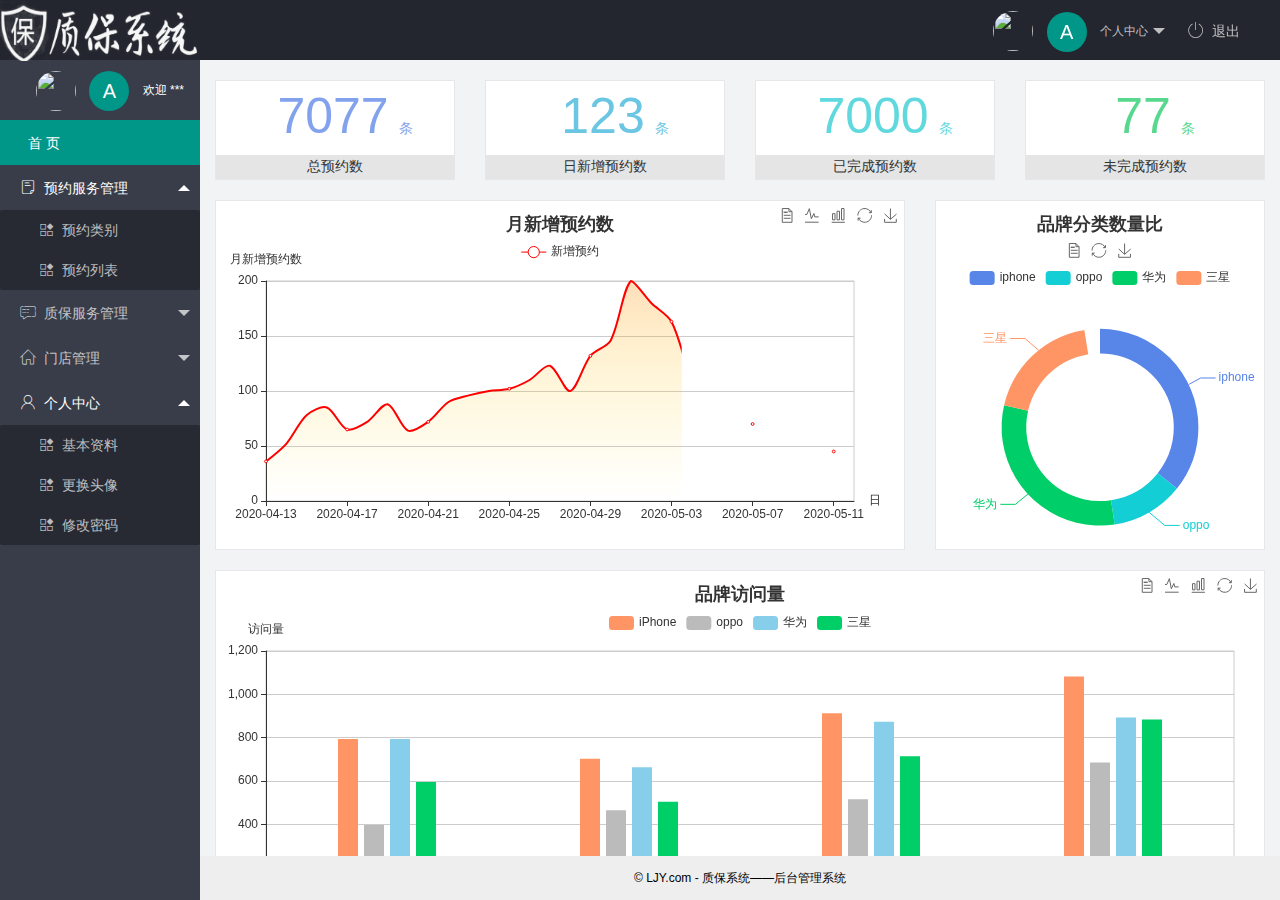
==== commit d99f32f9: "完成了个人中心功能的开发" ====
--- a/index.html
+++ b/index.html
@@ -27,9 +27,9 @@
                         个人中心
                     </a>
                     <dl class="layui-nav-child">
-                        <dd><a href="">基本资料</a></dd>
-                        <dd><a href="">更换头像</a></dd>
-                        <dd><a href="">重置密码</a></dd>
+                        <dd><a href="/user/user_info1.html" target="fm">基本资料</a></dd>
+                        <dd><a href="/user/user_avatar1.html" target="fm">更换头像</a></dd>
+                        <dd><a href="/user/user_pwd1.html" target="fm">重置密码</a></dd>
                     </dl>
                 </li>
                 <li class="layui-nav-item"><a href="javascript:;" id="btnLogout">
@@ -46,8 +46,8 @@
                 </div>
                 <!-- 左侧导航区域（可配合layui已有的垂直导航） -->
                 <ul class="layui-nav layui-nav-tree" lay-shrink="all">
-                    <li class="layui-nav-item"><a href="/home/dashboard.html" target="fm"><span
-                                class="iconfont layui-this"></span>首 页</a></li>
+                    <li class="layui-nav-item layui-this"><a href="/home/dashboard.html" target="fm"><span
+                                class="iconfont "></span>首 页</a></li>
                     <li class="layui-nav-item layui-nav-itemed">
                         <a class="" href="javascript:;"><span class="iconfont icon-16"></span>预约服务管理</a>
                         <dl class="layui-nav-child">
@@ -74,9 +74,12 @@
                     <li class="layui-nav-item layui-nav-itemed">
                         <a class="" href="javascript:;"><span class="iconfont icon-user"></span>个人中心</a>
                         <dl class="layui-nav-child">
-                            <dd><a href="javascript:;"><i class="layui-icon layui-icon-app"></i>个人信息</a></dd>
-                            <dd><a href="javascript:;"><i class="layui-icon layui-icon-app"></i>更改头像</a></dd>
-                            <dd><a href="javascript:;"><i class="layui-icon layui-icon-app"></i>修改密码</a></dd>
+                            <dd><a href="/user/user_info1.html" target="fm">
+                                    <i class="layui-icon layui-icon-app"></i>基本资料</a></dd>
+                            <dd><a href="/user/user_avatar1.html" target="fm">
+                                    <i class="layui-icon layui-icon-app"></i>更换头像</a></dd>
+                            <dd><a href="/user/user_pwd1.html" target="fm">
+                                    <i class="layui-icon layui-icon-app"></i>修改密码</a></dd>
                         </dl>
                     </li>
                 </ul>
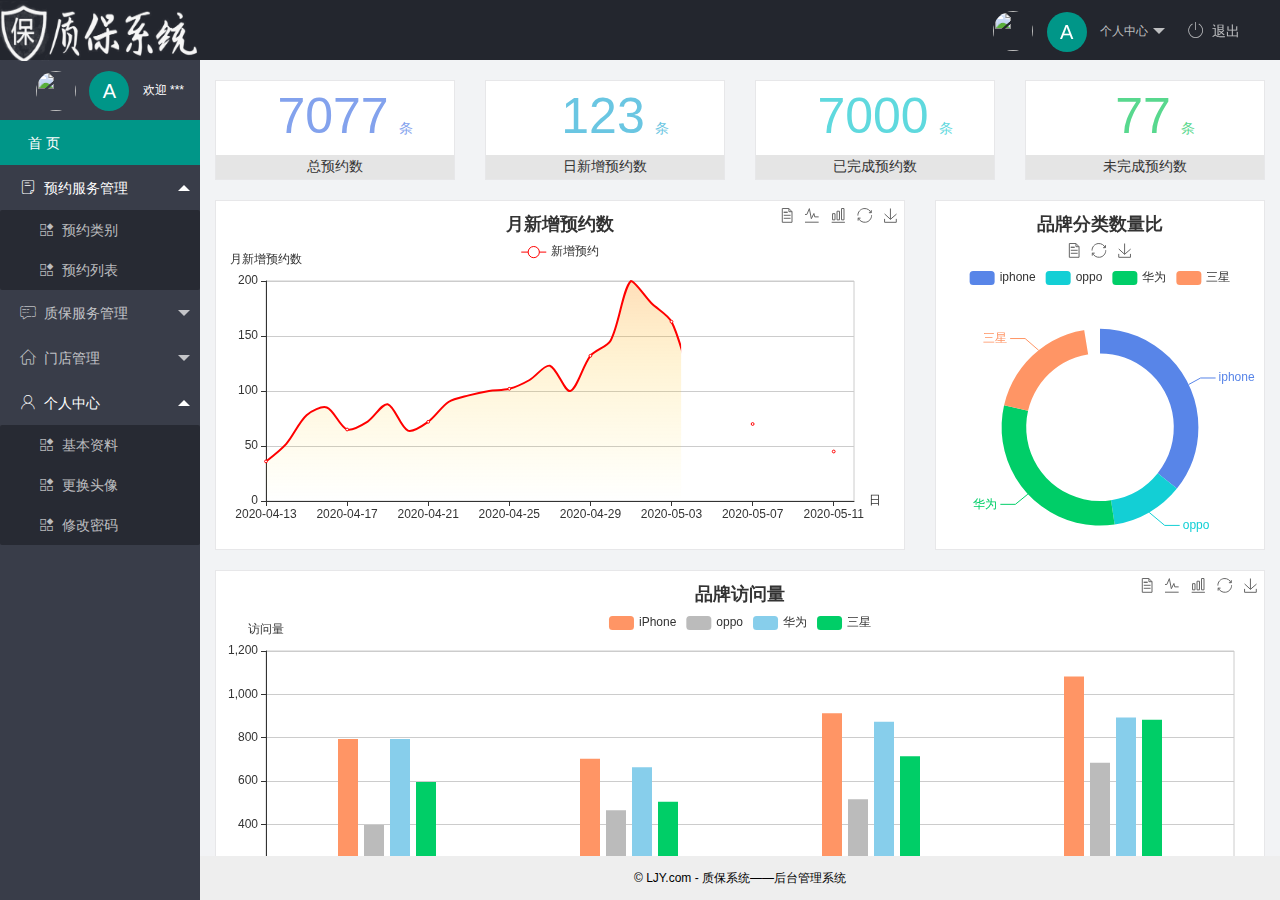
==== commit 09c0aaf3: "完成了一半的预约管理开发" ====
--- a/index.html
+++ b/index.html
@@ -49,10 +49,12 @@
                     <li class="layui-nav-item layui-this"><a href="/home/dashboard.html" target="fm"><span
                                 class="iconfont "></span>首 页</a></li>
                     <li class="layui-nav-item layui-nav-itemed">
-                        <a class="" href="javascript:;"><span class="iconfont icon-16"></span>预约服务管理</a>
+                        <a href="javascript:;" class=""><span class="iconfont icon-16"></span>预约服务管理</a>
                         <dl class="layui-nav-child">
-                            <dd><a href="javascript:;"><i class="layui-icon layui-icon-app"></i>预约类别</a></dd>
-                            <dd><a href="javascript:;"><i class="layui-icon layui-icon-app"></i>预约列表</a></dd>
+                            <dd><a href="/appintment/app_cate.html" target="fm">
+                                    <i class="layui-icon layui-icon-app"></i>预约类别</a></dd>
+                            <dd><a href="/appintment/app_list.html" target="fm">
+                                    <i class="layui-icon layui-icon-app"></i>预约列表</a></dd>
                         </dl>
                     </li>
                     <li class="layui-nav-item">
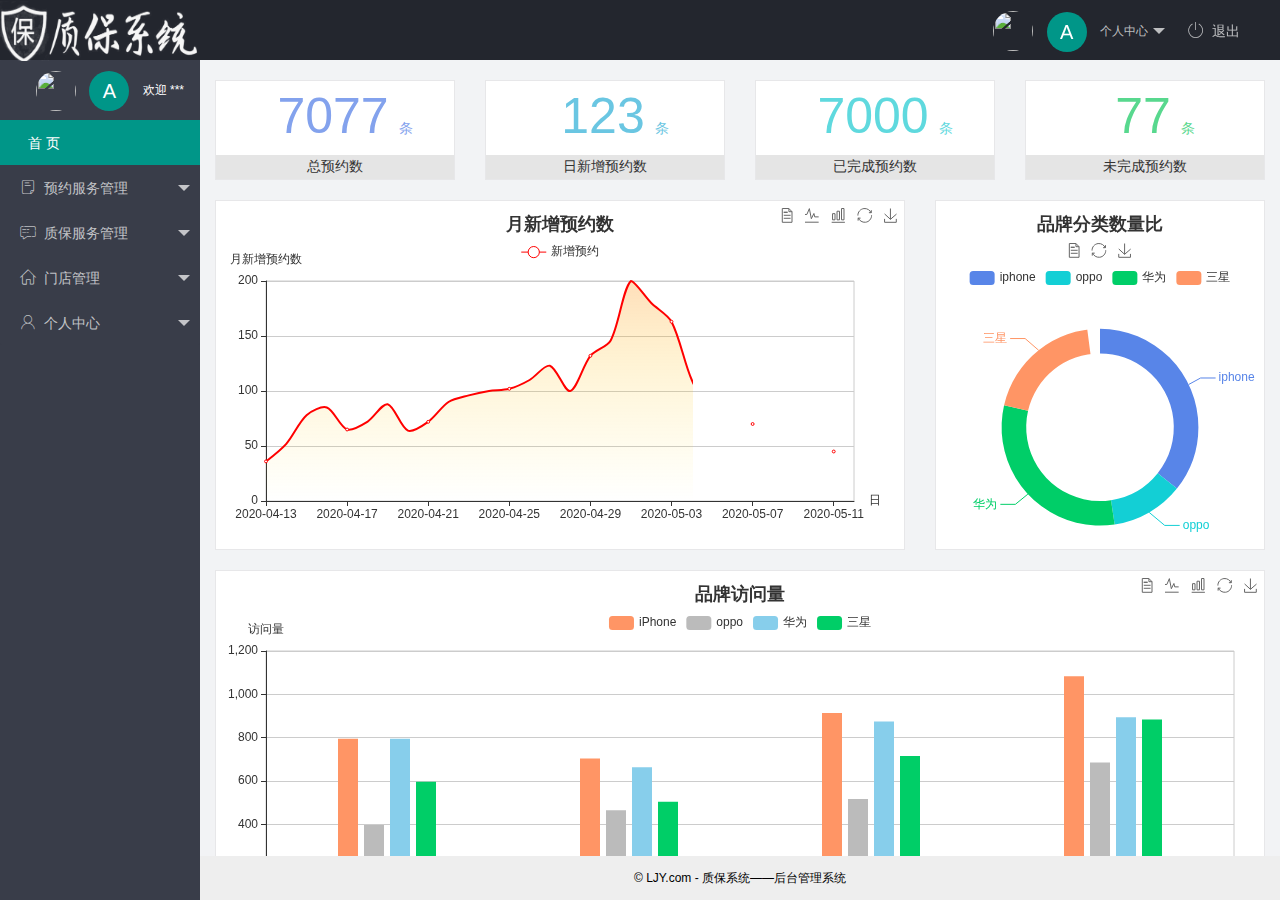
==== commit ae6daed4: "完成了门店管理功能" ====
--- a/index.html
+++ b/index.html
@@ -48,7 +48,7 @@
                 <ul class="layui-nav layui-nav-tree" lay-shrink="all">
                     <li class="layui-nav-item layui-this"><a href="/home/dashboard.html" target="fm"><span
                                 class="iconfont "></span>首 页</a></li>
-                    <li class="layui-nav-item layui-nav-itemed">
+                    <li class="layui-nav-item">
                         <a href="javascript:;" class=""><span class="iconfont icon-16"></span>预约服务管理</a>
                         <dl class="layui-nav-child">
                             <dd><a href="/appintment/app_cate.html" target="fm">
@@ -62,18 +62,20 @@
                         <dl class="layui-nav-child">
                             <dd><a href="javascript:;"><i class="layui-icon layui-icon-app"></i>质保服务类别</a></dd>
                             <dd><a href="javascript:;"><i class="layui-icon layui-icon-app"></i>质保服务列表</a></dd>
-                            <dd><a href="javascript:;"><i class="layui-icon layui-icon-app"></i>添加质保服务</a></dd>
                         </dl>
                     </li>
                     <li class="layui-nav-item">
                         <a href="javascript:;"><span class="iconfont icon-home"></span>门店管理</a>
                         <dl class="layui-nav-child">
-                            <dd><a href="javascript:;"><i class="layui-icon layui-icon-app"></i>质保服务类别</a></dd>
-                            <dd><a href="javascript:;"><i class="layui-icon layui-icon-app"></i>质保服务列表</a></dd>
-                            <dd><a href="javascript:;"><i class="layui-icon layui-icon-app"></i>添加门店</a></dd>
+                            <dd><a href="/door/door_cate.html" target="fm">
+                                    <i class="layui-icon layui-icon-app"></i>门店类别</a></dd>
+                            <dd><a href="/door/door_list.html" target="fm">
+                                    <i class="layui-icon layui-icon-app"></i>门店列表</a></dd>
+                            <dd><a href="/door/door_pub.html" target="fm">
+                                    <i class="layui-icon layui-icon-app"></i>添加门店</a></dd>
                         </dl>
                     </li>
-                    <li class="layui-nav-item layui-nav-itemed">
+                    <li class="layui-nav-item">
                         <a class="" href="javascript:;"><span class="iconfont icon-user"></span>个人中心</a>
                         <dl class="layui-nav-child">
                             <dd><a href="/user/user_info1.html" target="fm">
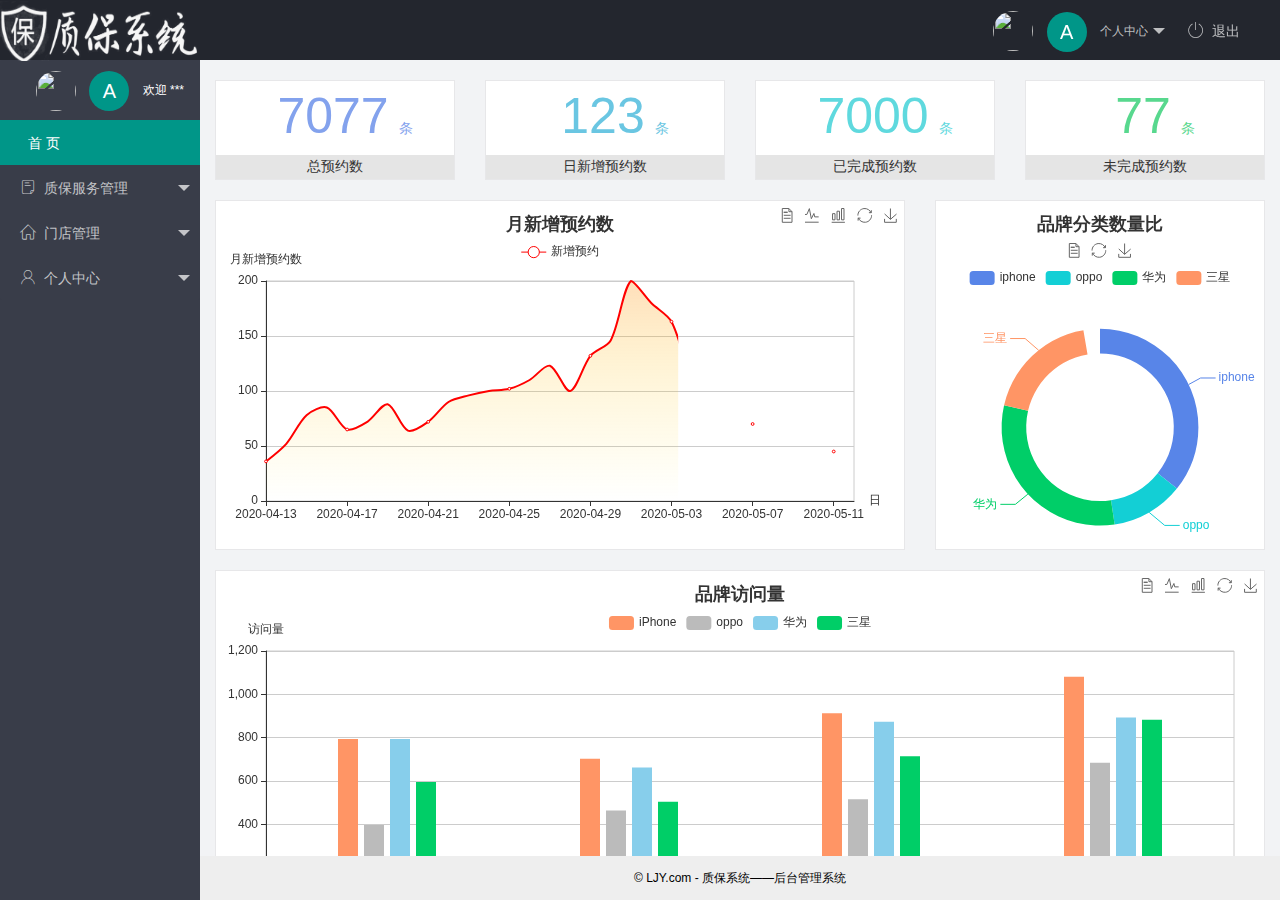
==== commit 14be298c: "修改了质保服务功能" ====
--- a/index.html
+++ b/index.html
@@ -49,30 +49,20 @@
                     <li class="layui-nav-item layui-this"><a href="/home/dashboard.html" target="fm"><span
                                 class="iconfont "></span>首 页</a></li>
                     <li class="layui-nav-item">
-                        <a href="javascript:;" class=""><span class="iconfont icon-16"></span>预约服务管理</a>
+                        <a href="javascript:;" class=""><span class="iconfont icon-16"></span>质保服务管理</a>
                         <dl class="layui-nav-child">
                             <dd><a href="/appintment/app_cate.html" target="fm">
-                                    <i class="layui-icon layui-icon-app"></i>预约类别</a></dd>
+                                    <i class="layui-icon layui-icon-app"></i>质保服务类别</a></dd>
                             <dd><a href="/appintment/app_list.html" target="fm">
-                                    <i class="layui-icon layui-icon-app"></i>预约列表</a></dd>
-                        </dl>
-                    </li>
-                    <li class="layui-nav-item">
-                        <a href="javascript:;"><span class="iconfont icon-pinglun"></span>质保服务管理</a>
-                        <dl class="layui-nav-child">
-                            <dd><a href="javascript:;"><i class="layui-icon layui-icon-app"></i>质保服务类别</a></dd>
-                            <dd><a href="javascript:;"><i class="layui-icon layui-icon-app"></i>质保服务列表</a></dd>
+                                    <i class="layui-icon layui-icon-app"></i>质保服务列表</a></dd>
                         </dl>
                     </li>
                     <li class="layui-nav-item">
                         <a href="javascript:;"><span class="iconfont icon-home"></span>门店管理</a>
                         <dl class="layui-nav-child">
-                            <dd><a href="/door/door_cate.html" target="fm">
-                                    <i class="layui-icon layui-icon-app"></i>门店类别</a></dd>
-                            <dd><a href="/door/door_list.html" target="fm">
-                                    <i class="layui-icon layui-icon-app"></i>门店列表</a></dd>
-                            <dd><a href="/door/door_pub.html" target="fm">
-                                    <i class="layui-icon layui-icon-app"></i>添加门店</a></dd>
+                            <dd><a href="javascript:;"><i class="layui-icon layui-icon-app"></i>门店分类</a></dd>
+                            <dd><a href="javascript:;"><i class="layui-icon layui-icon-app"></i>门店列表</a></dd>
+                            <dd><a href="javascript:;"><i class="layui-icon layui-icon-app"></i>添加门店</a></dd>
                         </dl>
                     </li>
                     <li class="layui-nav-item">
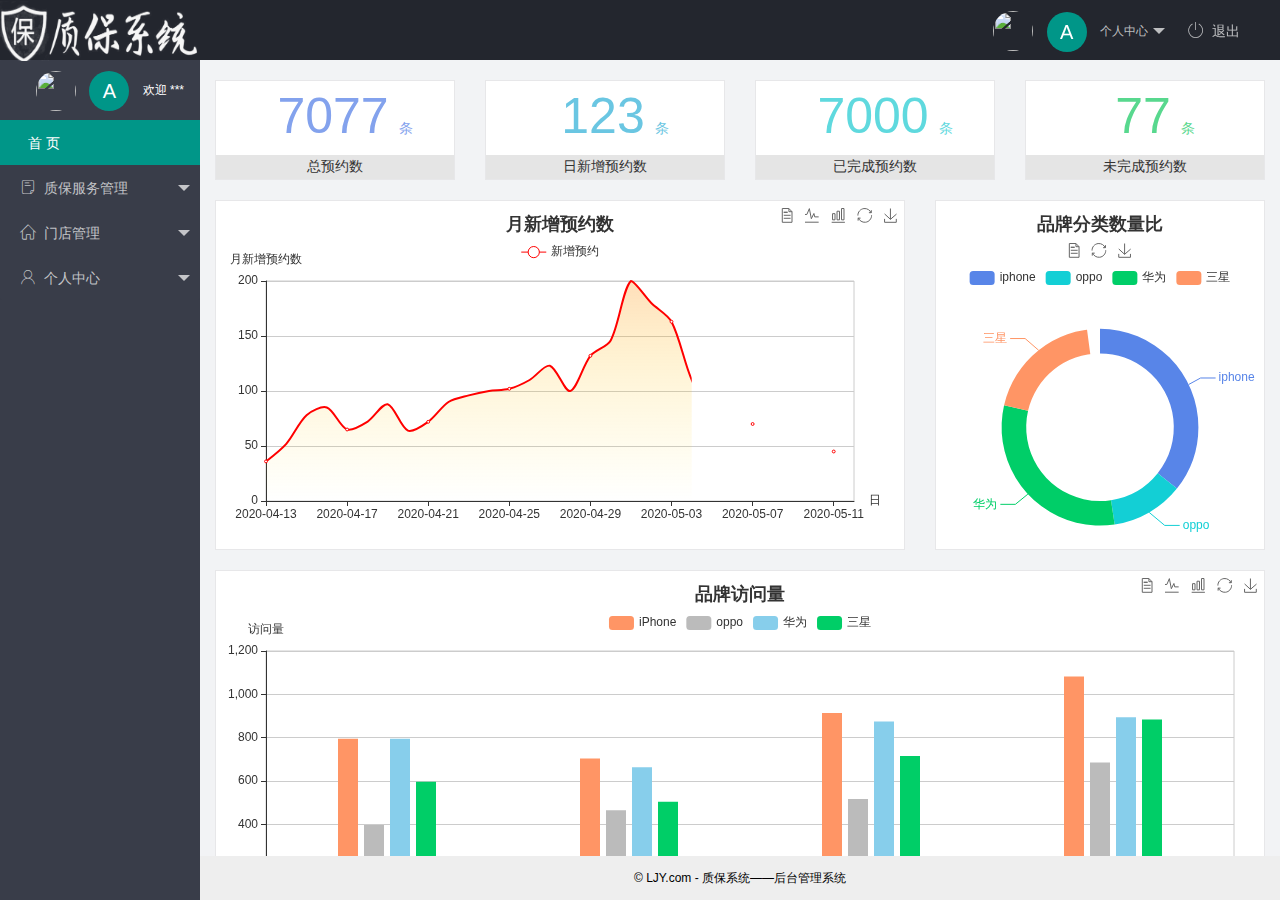
==== commit ab7000a2: "解决了冲突问题" ====
--- a/index.html
+++ b/index.html
@@ -60,9 +60,12 @@
                     <li class="layui-nav-item">
                         <a href="javascript:;"><span class="iconfont icon-home"></span>门店管理</a>
                         <dl class="layui-nav-child">
-                            <dd><a href="javascript:;"><i class="layui-icon layui-icon-app"></i>门店分类</a></dd>
-                            <dd><a href="javascript:;"><i class="layui-icon layui-icon-app"></i>门店列表</a></dd>
-                            <dd><a href="javascript:;"><i class="layui-icon layui-icon-app"></i>添加门店</a></dd>
+                            <dd><a href="/door/door_cate.html" target="fm">
+                                    <i class="layui-icon layui-icon-app"></i>门店类别</a></dd>
+                            <dd><a href="/door/door_list.html" target="fm">
+                                    <i class="layui-icon layui-icon-app"></i>门店列表</a></dd>
+                            <dd><a href="/door/door_pub.html" target="fm">
+                                    <i class="layui-icon layui-icon-app"></i>添加门店</a></dd>
                         </dl>
                     </li>
                     <li class="layui-nav-item">
